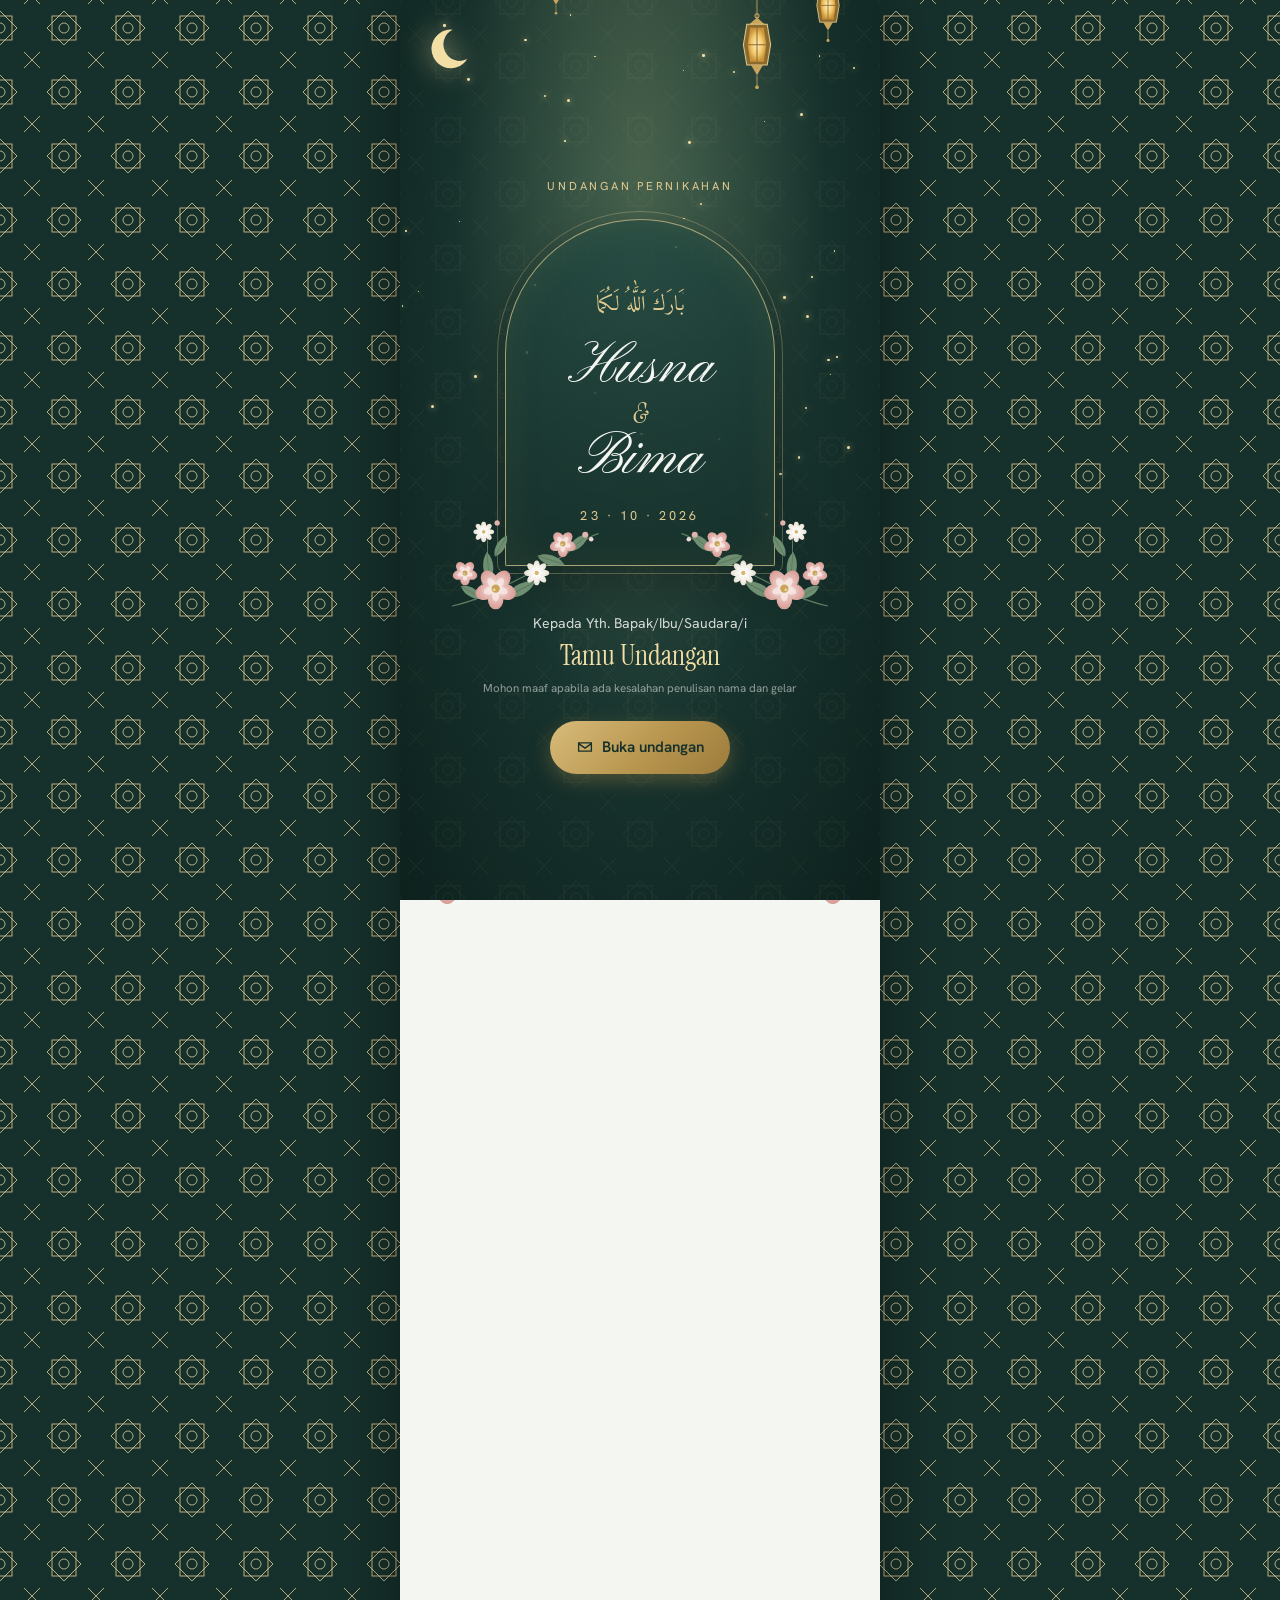
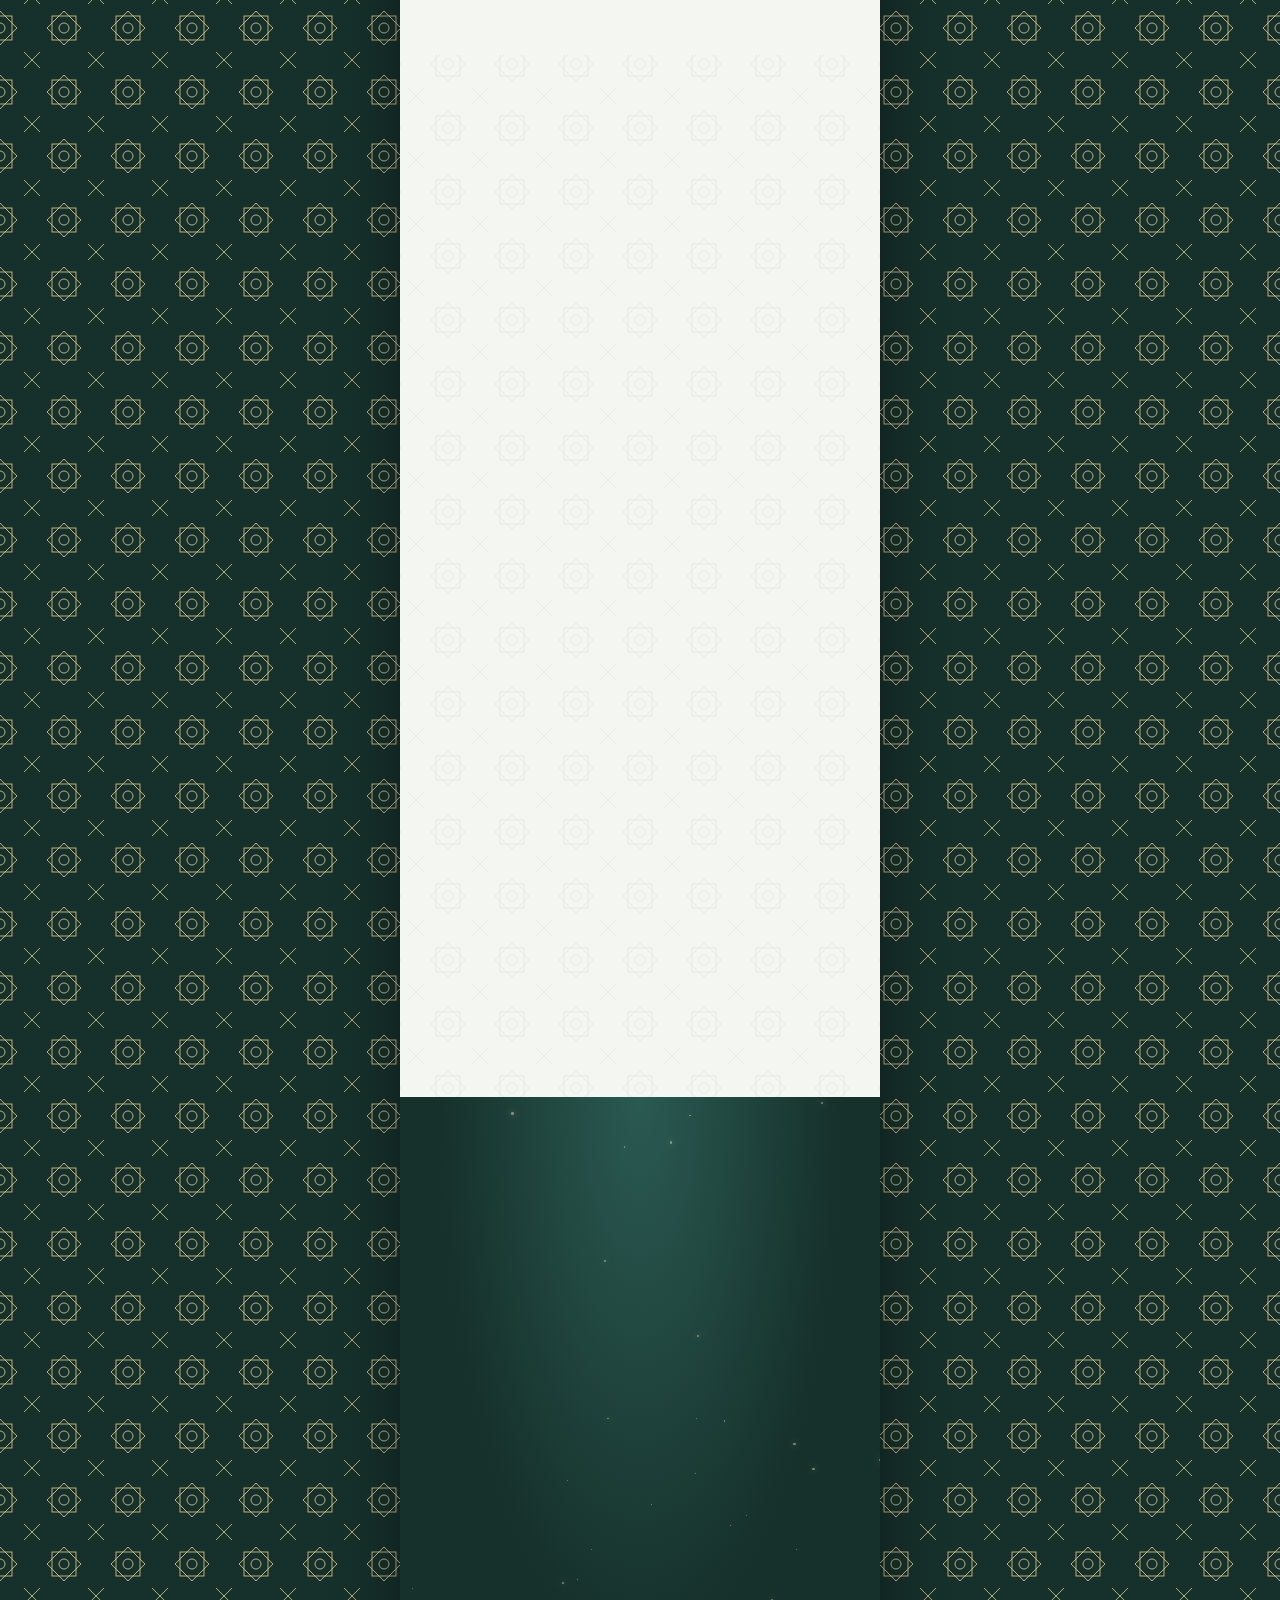
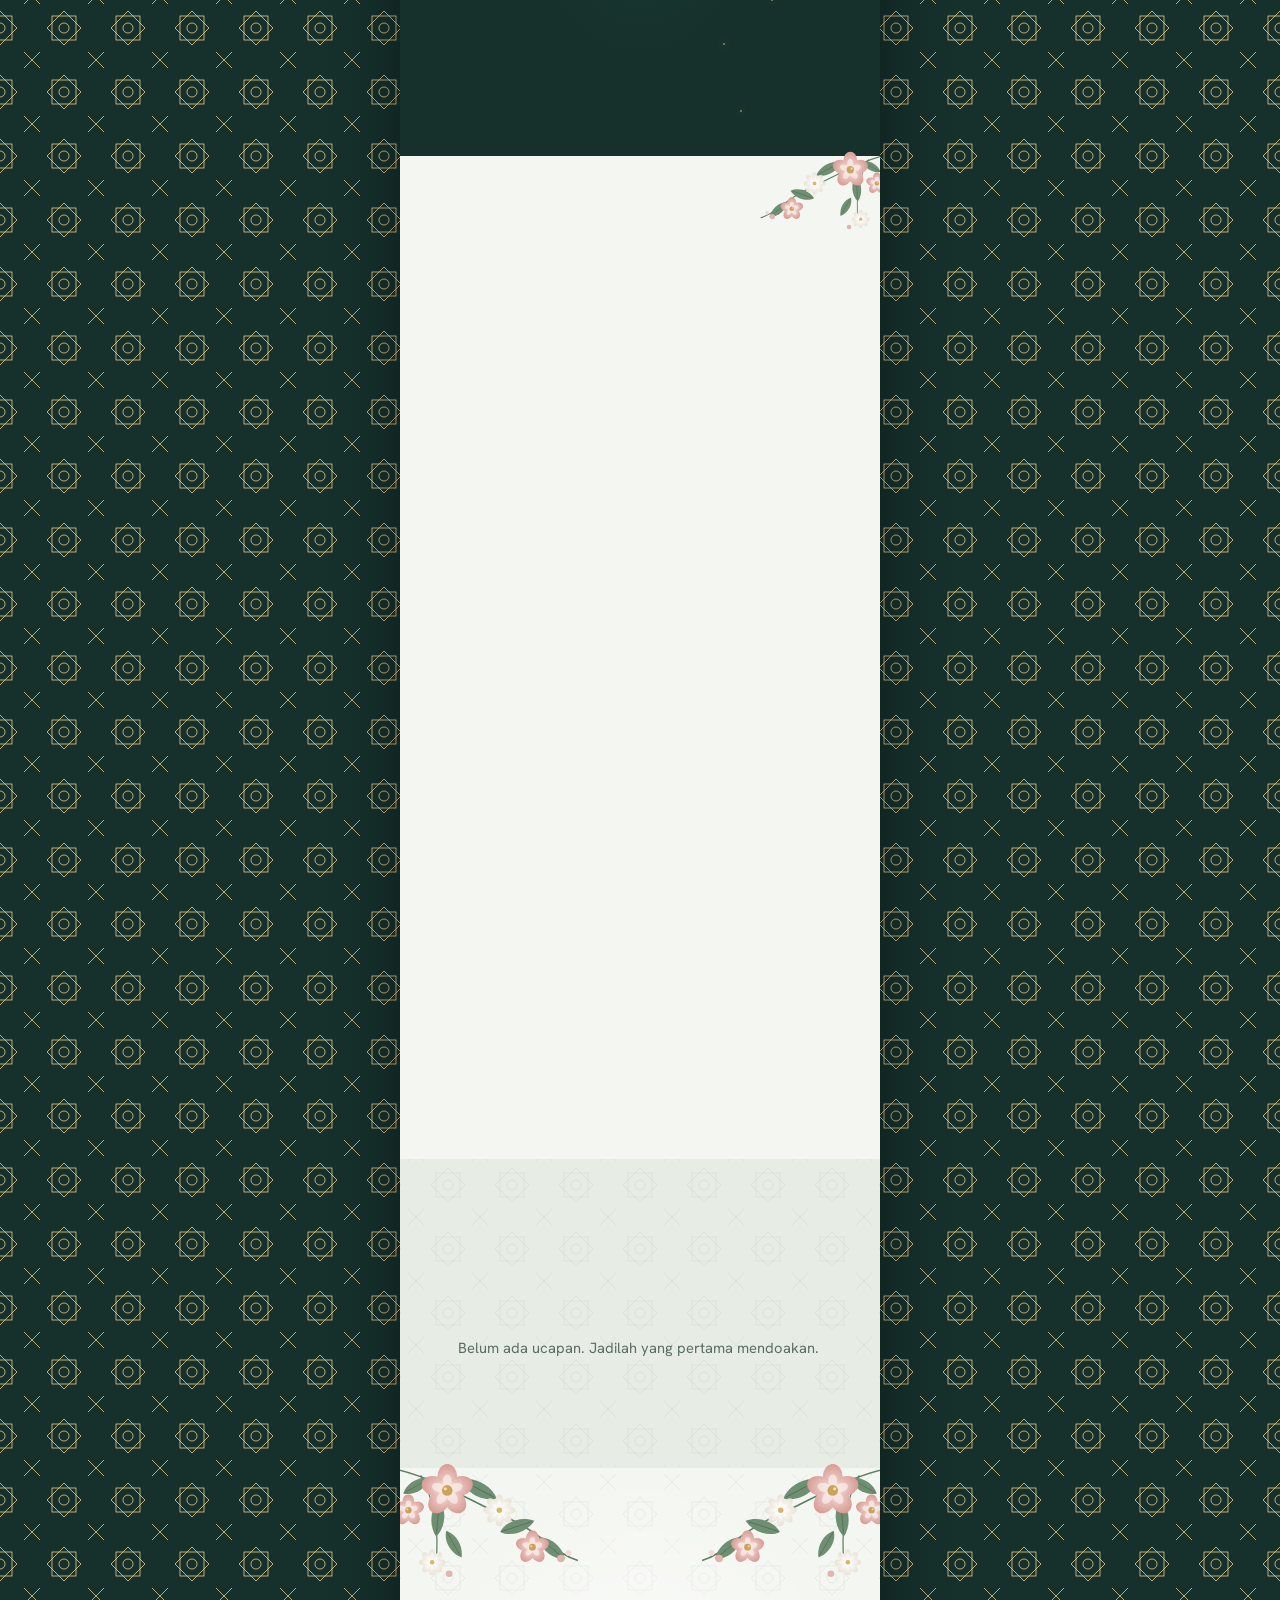
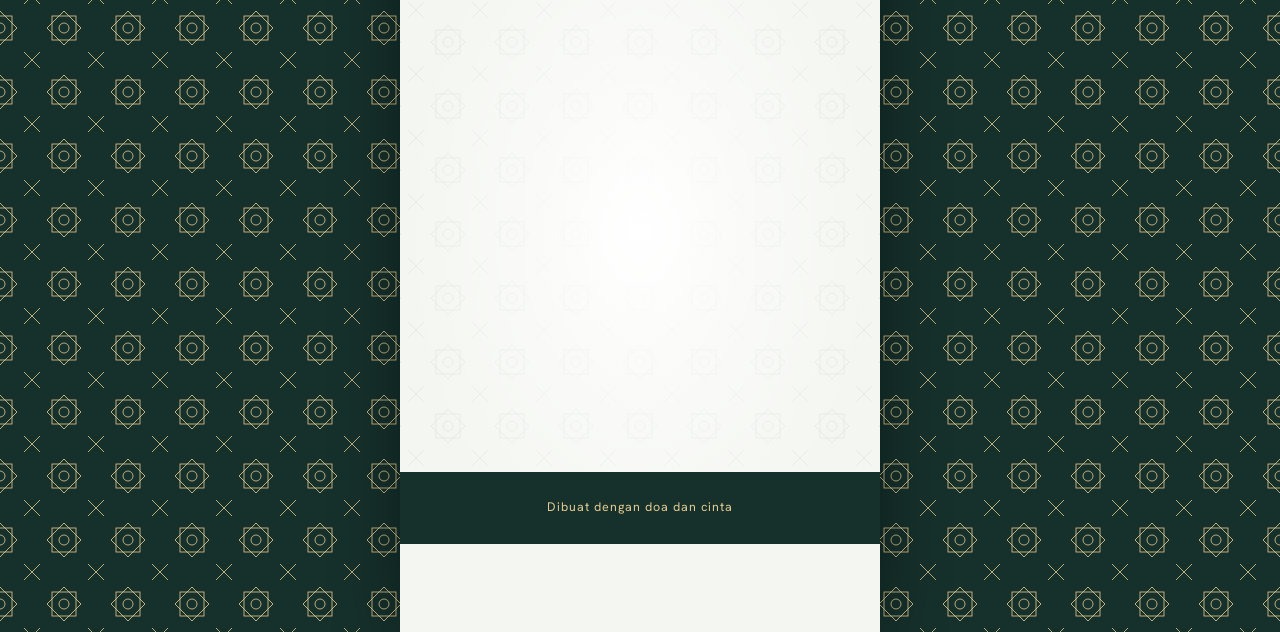
==== index.html @ abfaa21a "Undangan pernikahan Husna & Bima Co-Authored-By: Claude Opus 5.5 <noreply@anthropic.com>" ====
<!doctype html>
<html lang="id">
<head>
  <meta charset="utf-8">
  <meta name="viewport" content="width=device-width, initial-scale=1, viewport-fit=cover">
  <title>Husna &amp; Bima · Undangan Pernikahan</title>
  <meta name="description" content="Dengan memohon rahmat Allah SWT, kami mengundang Anda di hari bahagia kami. Jum'at, 23 Oktober 2026.">
  <meta property="og:title" content="Undangan Pernikahan Husna &amp; Bima">
  <meta property="og:description" content="Jum'at, 23 Oktober 2026. Mohon doa restu dan kehadirannya.">
  <meta name="theme-color" content="#16302B">
  <link rel="preconnect" href="https://fonts.googleapis.com">
  <link rel="preconnect" href="https://fonts.gstatic.com" crossorigin>
  <link rel="stylesheet" href="https://fonts.googleapis.com/css2?family=Amiri:wght@400;700&family=Hanken+Grotesk:wght@400;500;600&family=Instrument+Serif:ital@0;1&family=Pinyon+Script&display=swap">
  <link rel="stylesheet" href="style.css">
</head>
<body class="terkunci">

  <!-- Gambar-gambar hiasan yang dipakai berulang -->
  <svg class="defs" aria-hidden="true" focusable="false">
    <defs>
      <radialGradient id="gKelopak" cx="50%" cy="85%" r="80%">
        <stop offset="0" stop-color="#F7E3DF"/>
        <stop offset="1" stop-color="#D99E97"/>
      </radialGradient>
      <radialGradient id="gKelopakPutih" cx="50%" cy="85%" r="80%">
        <stop offset="0" stop-color="#FFFFFF"/>
        <stop offset="1" stop-color="#E9E3D6"/>
      </radialGradient>
      <radialGradient id="gCahaya" cx="50%" cy="50%" r="50%">
        <stop offset="0" stop-color="#FFF1C4"/>
        <stop offset=".6" stop-color="#F2C86B"/>
        <stop offset="1" stop-color="#C8913A"/>
      </radialGradient>

      <symbol id="bunga" viewBox="0 0 40 40">
        <g fill="url(#gKelopak)">
          <ellipse cx="20" cy="10" rx="7.5" ry="10"/>
          <ellipse cx="20" cy="10" rx="7.5" ry="10" transform="rotate(72 20 20)"/>
          <ellipse cx="20" cy="10" rx="7.5" ry="10" transform="rotate(144 20 20)"/>
          <ellipse cx="20" cy="10" rx="7.5" ry="10" transform="rotate(216 20 20)"/>
          <ellipse cx="20" cy="10" rx="7.5" ry="10" transform="rotate(288 20 20)"/>
        </g>
        <g fill="#F9ECE9" opacity=".75">
          <ellipse cx="20" cy="14" rx="3.5" ry="6"/>
          <ellipse cx="20" cy="14" rx="3.5" ry="6" transform="rotate(72 20 20)"/>
          <ellipse cx="20" cy="14" rx="3.5" ry="6" transform="rotate(144 20 20)"/>
          <ellipse cx="20" cy="14" rx="3.5" ry="6" transform="rotate(216 20 20)"/>
          <ellipse cx="20" cy="14" rx="3.5" ry="6" transform="rotate(288 20 20)"/>
        </g>
        <circle cx="20" cy="20" r="4" fill="#C9A45C"/>
        <circle cx="18.6" cy="18.8" r="1.2" fill="#F3DFA6"/>
      </symbol>

      <symbol id="bungaPutih" viewBox="0 0 40 40">
        <g fill="url(#gKelopakPutih)">
          <ellipse cx="20" cy="9" rx="5" ry="9"/>
          <ellipse cx="20" cy="9" rx="5" ry="9" transform="rotate(45 20 20)"/>
          <ellipse cx="20" cy="9" rx="5" ry="9" transform="rotate(90 20 20)"/>
          <ellipse cx="20" cy="9" rx="5" ry="9" transform="rotate(135 20 20)"/>
          <ellipse cx="20" cy="9" rx="5" ry="9" transform="rotate(180 20 20)"/>
          <ellipse cx="20" cy="9" rx="5" ry="9" transform="rotate(225 20 20)"/>
          <ellipse cx="20" cy="9" rx="5" ry="9" transform="rotate(270 20 20)"/>
          <ellipse cx="20" cy="9" rx="5" ry="9" transform="rotate(315 20 20)"/>
        </g>
        <circle cx="20" cy="20" r="3.4" fill="#D8B56A"/>
      </symbol>

      <symbol id="daun" viewBox="0 0 40 16">
        <path d="M1 8C10 -1 28 -1 39 8C28 17 10 17 1 8Z" fill="#6F8F72"/>
        <path d="M2 8H36" stroke="#4E6D55" stroke-width=".8" fill="none"/>
      </symbol>

      <!-- Rangkaian bunga untuk sudut: tumbuh dari titik (0,0) -->
      <symbol id="rangkaian" viewBox="0 0 200 150">
        <path d="M-4 6C40 14 80 40 120 58S170 96 196 104" fill="none" stroke="#5E7D63" stroke-width="1.6"/>
        <path d="M30 14C44 40 50 70 46 108" fill="none" stroke="#5E7D63" stroke-width="1.3"/>
        <use href="#daun" x="70" y="20" width="44" height="18" transform="rotate(28 92 29)"/>
        <use href="#daun" x="112" y="60" width="40" height="16" transform="rotate(-18 132 68)"/>
        <use href="#daun" x="150" y="84" width="38" height="15" transform="rotate(40 169 91)"/>
        <use href="#daun" x="28" y="52" width="40" height="16" transform="rotate(95 48 60)"/>
        <use href="#daun" x="8" y="18" width="36" height="14" transform="rotate(-30 26 25)"/>
        <use href="#daun" x="48" y="80" width="34" height="14" transform="rotate(60 65 87)"/>
        <use href="#bungaPutih" x="96" y="34" width="34" height="34"/>
        <use href="#bunga" x="30" y="2" width="56" height="56"/>
        <use href="#bunga" x="130" y="72" width="36" height="36"/>
        <use href="#bungaPutih" x="28" y="92" width="28" height="28"/>
        <use href="#bunga" x="0" y="34" width="34" height="34"/>
        <circle cx="178" cy="102" r="4" fill="#E2B4AD"/>
        <circle cx="186" cy="96" r="3" fill="#F2DAD5"/>
        <circle cx="60" cy="118" r="3.5" fill="#E2B4AD"/>
      </symbol>

      <symbol id="lampion" viewBox="0 0 40 120">
        <path d="M20 0V30" stroke="#C9A45C" stroke-width="1"/>
        <circle cx="20" cy="28" r="2.4" fill="none" stroke="#C9A45C" stroke-width="1.2"/>
        <path d="M11 38L20 30L29 38Z" fill="#C9A45C"/>
        <path d="M8 38H32L36 62L32 86H8L4 62Z" fill="#8B6A2E" stroke="#E4C98A" stroke-width="1.2"/>
        <path d="M12 42H28L31 62L28 82H12L9 62Z" fill="url(#gCahaya)"/>
        <path d="M20 42V82M9 62H31" stroke="#8B6A2E" stroke-width="1.2"/>
        <path d="M13 86H27L20 98Z" fill="#C9A45C"/>
        <path d="M20 98V110" stroke="#C9A45C" stroke-width="1"/>
        <circle cx="20" cy="112" r="2.2" fill="#C9A45C"/>
      </symbol>

      <symbol id="hiasan" viewBox="0 0 120 20">
        <path d="M0 10H44M76 10H120" stroke="#C9A45C" stroke-width=".9"/>
        <path d="M60 2L68 10L60 18L52 10Z" fill="none" stroke="#C9A45C" stroke-width="1"/>
        <circle cx="60" cy="10" r="2.4" fill="#C9A45C"/>
        <circle cx="47" cy="10" r="1.6" fill="#C9A45C"/>
        <circle cx="73" cy="10" r="1.6" fill="#C9A45C"/>
      </symbol>
    </defs>
  </svg>

  <canvas class="kelopak" id="kelopak" aria-hidden="true"></canvas>

  <!-- ============ PEMBUKA: sampul + tirai ============ -->
  <div class="pembuka" id="pembuka">
    <div class="tirai tirai--kiri" aria-hidden="true"></div>
    <div class="tirai tirai--kanan" aria-hidden="true"></div>
    <div class="tirai-atas" aria-hidden="true"></div>
    <div class="tirai-lambang" aria-hidden="true">
      <span lang="ar" dir="rtl">بِسْمِ ٱللَّٰهِ</span>
    </div>

    <section class="sampul" aria-label="Sampul undangan">
      <div class="bintang" id="bintang" aria-hidden="true"></div>
      <svg class="bulan" viewBox="0 0 50 50" aria-hidden="true"><path d="M31 4A21 21 0 1 0 47 36A17 17 0 1 1 31 4Z" fill="#F3DFA6"/></svg>
      <div class="lampion-baris" aria-hidden="true">
        <svg class="lampion lampion--1"><use href="#lampion"/></svg>
        <svg class="lampion lampion--2"><use href="#lampion"/></svg>
        <svg class="lampion lampion--3"><use href="#lampion"/></svg>
      </div>

      <div class="sampul__isi">
        <p class="label label--terang">Undangan Pernikahan</p>
        <div class="lengkung">
          <svg class="lengkung__bunga lengkung__bunga--kiri" aria-hidden="true"><use href="#rangkaian"/></svg>
          <svg class="lengkung__bunga lengkung__bunga--kanan" aria-hidden="true"><use href="#rangkaian"/></svg>
          <p class="lengkung__arab" lang="ar" dir="rtl">بَارَكَ ٱللَّٰهُ لَكُمَا</p>
          <h1 class="nama-pasangan">
            <span data-isi="wanita.panggilan">Husna</span>
            <span class="dan">&amp;</span>
            <span data-isi="pria.panggilan">Bima</span>
          </h1>
          <p class="sampul__tgl" data-isi="tanggalPendek">23 · 10 · 2026</p>
        </div>
        <div class="sampul__tamu">
          <p>Kepada Yth. Bapak/Ibu/Saudara/i</p>
          <p class="sampul__nama-tamu" id="namaTamu">Tamu Undangan</p>
          <p class="sampul__maaf">Mohon maaf apabila ada kesalahan penulisan nama dan gelar</p>
        </div>
        <button class="tombol tombol--emas tombol--denyut" id="bukaUndangan" type="button">
          <svg viewBox="0 0 24 24" width="18" height="18" aria-hidden="true"><path fill="none" stroke="currentColor" stroke-width="1.8" d="M3.5 7.5l8.5 6 8.5-6M3.5 6.5h17v11h-17z"/></svg>
          Buka undangan
        </button>
      </div>
    </section>
  </div>

  <!-- ============ ISI UNDANGAN ============ -->
  <main class="halaman" id="halaman">

    <section class="bagian hero" id="beranda">
      <svg class="sudut sudut--kiri-atas" aria-hidden="true"><use href="#rangkaian"/></svg>
      <svg class="sudut sudut--kanan-atas" aria-hidden="true"><use href="#rangkaian"/></svg>
      <svg class="sudut sudut--kiri-bawah" aria-hidden="true"><use href="#rangkaian"/></svg>
      <svg class="sudut sudut--kanan-bawah" aria-hidden="true"><use href="#rangkaian"/></svg>

      <p class="label hero__label" data-anim="naik">Walimatul 'Ursy</p>
      <div class="hero__lengkung" data-anim="zoom">
        <div class="monogram">
          <span data-isi="wanita.inisial">H</span><i>&amp;</i><span data-isi="pria.inisial">B</span>
        </div>
      </div>
      <p class="hero__nama" data-anim="naik">
        <span data-isi="wanita.panggilan">Husna</span> <i>&amp;</i> <span data-isi="pria.panggilan">Bima</span>
      </p>
      <p class="hero__tgl" data-anim="naik" data-isi="hariUtama">Jum'at, 23 Oktober 2026</p>
      <svg class="hiasan" data-anim="naik" aria-hidden="true"><use href="#hiasan"/></svg>
      <p class="gulir" data-anim="naik" aria-hidden="true"><span></span>Gulir ke bawah</p>
    </section>

    <section class="bagian bagian--salam" id="salam">
      <p class="bismillah" data-anim="zoom" lang="ar" dir="rtl">بِسْمِ ٱللَّٰهِ ٱلرَّحْمَٰنِ ٱلرَّحِيمِ</p>
      <p class="salam" data-anim="naik">Assalamu'alaikum warahmatullahi wabarakatuh</p>
      <p class="teks" data-anim="naik">
        Dengan penuh syukur atas rahmat Allah SWT, kami ingin berbagi kabar bahagia.
        Kami akan melangsungkan pernikahan, dan akan sangat berarti bagi kami
        jika Anda berkenan hadir dan mendoakan.
      </p>

      <figure class="ayat" data-anim="naik">
        <svg class="ayat__bunga" aria-hidden="true"><use href="#bunga"/></svg>
        <p class="ayat__arab" lang="ar" dir="rtl">
          وَمِنْ ءَايَٰتِهِۦٓ أَنْ خَلَقَ لَكُم مِّنْ أَنفُسِكُمْ أَزْوَٰجًا لِّتَسْكُنُوٓا۟ إِلَيْهَا وَجَعَلَ بَيْنَكُم مَّوَدَّةً وَرَحْمَةً
        </p>
        <blockquote class="ayat__arti">
          "Dan di antara tanda-tanda kebesaran-Nya ialah Dia menciptakan pasangan-pasangan
          untukmu dari jenismu sendiri, agar kamu cenderung dan merasa tenteram kepadanya,
          dan Dia menjadikan di antaramu rasa kasih dan sayang."
        </blockquote>
        <figcaption>QS. Ar-Rum : 21</figcaption>
      </figure>
    </section>

    <section class="bagian bagian--mempelai" id="mempelai">
      <h2 class="judul" data-anim="naik">Kami yang berbahagia</h2>
      <svg class="hiasan" data-anim="naik" aria-hidden="true"><use href="#hiasan"/></svg>

      <article class="orang" data-anim="kiri">
        <div class="orang__bingkai" aria-hidden="true">
          <span data-isi="wanita.inisial">H</span>
          <svg class="orang__bunga"><use href="#rangkaian"/></svg>
        </div>
        <h3 class="orang__nama" data-isi="wanita.namaLengkap">Badi'athul Husna</h3>
        <p class="orang__urutan" data-isi="wanita.urutan">Putri kedua dari</p>
        <p class="orang__ortu"><span data-isi="wanita.ayah"></span><br>&amp; <span data-isi="wanita.ibu"></span></p>
        <a class="orang__ig" data-ig="wanita" target="_blank" rel="noopener" hidden></a>
      </article>

      <p class="mempelai__dan" data-anim="zoom" aria-hidden="true">&amp;</p>

      <article class="orang" data-anim="kanan">
        <div class="orang__bingkai" aria-hidden="true">
          <span data-isi="pria.inisial">B</span>
          <svg class="orang__bunga"><use href="#rangkaian"/></svg>
        </div>
        <h3 class="orang__nama" data-isi="pria.namaLengkap">Wahyu Dwi Bimantoro</h3>
        <p class="orang__urutan" data-isi="pria.urutan">Putra kedua dari</p>
        <p class="orang__ortu"><span data-isi="pria.ayah"></span><br>&amp; <span data-isi="pria.ibu"></span></p>
        <a class="orang__ig" data-ig="pria" target="_blank" rel="noopener" hidden></a>
      </article>
    </section>

    <section class="bagian bagian--gelap" id="acara">
      <div class="bintang bintang--redup" aria-hidden="true"></div>
      <h2 class="judul judul--terang" data-anim="naik">Menuju hari bahagia</h2>
      <svg class="hiasan" data-anim="naik" aria-hidden="true"><use href="#hiasan"/></svg>
      <div class="hitung" id="hitungMundur" data-anim="zoom">
        <div><b data-h="hari">0</b><span>hari</span></div>
        <div><b data-h="jam">0</b><span>jam</span></div>
        <div><b data-h="menit">0</b><span>menit</span></div>
        <div><b data-h="detik">0</b><span>detik</span></div>
      </div>
      <div class="acara" id="daftarAcara"></div>
    </section>

    <section class="bagian" id="rsvp">
      <svg class="sudut sudut--kanan-atas sudut--kecil" aria-hidden="true"><use href="#rangkaian"/></svg>
      <h2 class="judul" data-anim="naik">Konfirmasi kehadiran</h2>
      <svg class="hiasan" data-anim="naik" aria-hidden="true"><use href="#hiasan"/></svg>
      <p class="teks teks--kecil" data-anim="naik">
        Bantu kami menyiapkan tempat dan hidangan dengan mengisi form singkat ini.
      </p>

      <form class="form" id="formRsvp" data-anim="naik" novalidate>
        <div class="isian">
          <label for="rsvpNama">Nama</label>
          <input id="rsvpNama" name="nama" type="text" maxlength="60" autocomplete="name" required placeholder="Nama Anda">
        </div>

        <fieldset class="isian">
          <legend>Apakah Anda bisa hadir?</legend>
          <div class="pilihan">
            <label><input type="radio" name="kehadiran" value="Hadir" id="hadirYa" required><span>Insya Allah hadir</span></label>
            <label><input type="radio" name="kehadiran" value="Tidak hadir" id="hadirTidak"><span>Maaf, belum bisa</span></label>
            <label><input type="radio" name="kehadiran" value="Masih ragu" id="hadirRagu"><span>Masih ragu</span></label>
          </div>
        </fieldset>

        <div class="isian" id="isianJumlah">
          <label for="rsvpJumlah">Jumlah yang datang</label>
          <select id="rsvpJumlah" name="jumlah"></select>
        </div>

        <div class="isian">
          <label for="rsvpUcapan">Ucapan &amp; doa <small>(akan tampil di undangan)</small></label>
          <textarea id="rsvpUcapan" name="ucapan" rows="4" maxlength="500" placeholder="Tulis doa terbaik untuk kami…"></textarea>
        </div>

        <p class="form__pesan" id="pesanForm" role="status"></p>
        <button class="tombol" type="submit" id="kirimRsvp">Kirim konfirmasi</button>
      </form>
    </section>

    <section class="bagian bagian--lembut" id="ucapan">
      <h2 class="judul" data-anim="naik">Doa &amp; ucapan</h2>
      <svg class="hiasan" data-anim="naik" aria-hidden="true"><use href="#hiasan"/></svg>
      <p id="ringkasan" class="ucapan__ringkas" data-anim="naik"></p>
      <ol class="ucapan__daftar" id="daftarUcapan">
        <li class="ucapan__kosong">Memuat ucapan…</li>
      </ol>
      <button class="tombol tombol--garis" id="muatLagi" type="button" hidden>Lihat lebih banyak</button>
    </section>

    <section class="bagian bagian--penutup" id="penutup">
      <svg class="sudut sudut--kiri-atas" aria-hidden="true"><use href="#rangkaian"/></svg>
      <svg class="sudut sudut--kanan-atas" aria-hidden="true"><use href="#rangkaian"/></svg>
      <p class="teks" data-anim="naik">
        Merupakan kebahagiaan bagi kami apabila Bapak/Ibu/Saudara/i berkenan hadir
        dan memberikan doa restu.
      </p>
      <p class="doa" data-anim="zoom" lang="ar" dir="rtl">بَارَكَ ٱللَّٰهُ لَكَ وَبَارَكَ عَلَيْكَ وَجَمَعَ بَيْنَكُمَا فِي خَيْرٍ</p>
      <p class="doa__arti" data-anim="naik">"Semoga Allah memberkahimu dalam suka maupun duka, dan menyatukan kalian berdua dalam kebaikan." (HR. Abu Dawud)</p>
      <p class="salam" data-anim="naik">Wassalamu'alaikum warahmatullahi wabarakatuh</p>
      <p class="penutup__kami" data-anim="naik">Kami yang berbahagia,</p>
      <p class="hero__nama" data-anim="zoom">
        <span data-isi="wanita.panggilan">Husna</span> <i>&amp;</i> <span data-isi="pria.panggilan">Bima</span>
      </p>
      <p class="penutup__kel" data-anim="naik">Beserta keluarga besar kedua mempelai</p>
    </section>

    <footer class="kaki">Dibuat dengan doa dan cinta</footer>
  </main>

  <!-- ============ NAVIGASI BAWAH ============ -->
  <nav class="navbawah" id="navbawah" aria-label="Navigasi undangan">
    <a href="#beranda" data-nav="beranda">
      <svg viewBox="0 0 24 24" aria-hidden="true"><path d="M4 20V10.5L12 4l8 6.5V20h-5v-5.5a3 3 0 0 0-6 0V20z"/></svg><span>Beranda</span>
    </a>
    <a href="#mempelai" data-nav="mempelai">
      <svg viewBox="0 0 24 24" aria-hidden="true"><path d="M12 20s-7-4.4-7-10a4 4 0 0 1 7-2.6A4 4 0 0 1 19 10c0 5.6-7 10-7 10z"/></svg><span>Mempelai</span>
    </a>
    <a href="#acara" data-nav="acara">
      <svg viewBox="0 0 24 24" aria-hidden="true"><path d="M4 6.5h16v13H4zM4 10h16M8 3.5v4M16 3.5v4"/></svg><span>Acara</span>
    </a>
    <a href="#rsvp" data-nav="rsvp">
      <svg viewBox="0 0 24 24" aria-hidden="true"><path d="M5 4h14v16H5zM8.5 12l2.5 2.5 4.5-5"/></svg><span>Hadir</span>
    </a>
    <a href="#ucapan" data-nav="ucapan">
      <svg viewBox="0 0 24 24" aria-hidden="true"><path d="M4 5h16v11H9l-5 4z"/></svg><span>Ucapan</span>
    </a>
  </nav>

  <button class="musik" id="tombolMusik" type="button" aria-label="Putar atau hentikan musik" hidden>
    <svg viewBox="0 0 24 24" width="18" height="18" aria-hidden="true"><path fill="currentColor" d="M9 18.5a2.5 2.5 0 1 1-2-2.45V5.8l11-2.3v11.95a2.5 2.5 0 1 1-2-2.45V7.1l-7 1.46z"/></svg>
  </button>
  <div class="toast" id="toast" role="status" aria-live="polite"></div>

  <script src="config.js"></script>
  <script src="app.js"></script>
</body>
</html>
---- style.css ----
/* ========== Warna & huruf ========== */
:root {
  --malam: #16302B;      /* hijau tua, warna utama */
  --malam-2: #1F4640;
  --malam-3: #2A5A52;
  --kertas: #F4F6F1;     /* latar terang */
  --kertas-2: #E7EDE5;
  --tinta: #1F2B27;
  --redup: #5C6D66;
  --emas: #B8964F;
  --emas-muda: #E2CB91;
  --emas-terang: #F3DFA6;
  --mawar: #D99E97;
  --mawar-muda: #F4DEDA;
  --garis: rgba(31, 43, 39, .12);
  --lebar: 480px;

  --f-judul: "Instrument Serif", "Cormorant Garamond", Georgia, serif;
  --f-indah: "Pinyon Script", "Instrument Serif", cursive;
  --f-teks: "Hanken Grotesk", "Segoe UI", system-ui, sans-serif;
  --f-arab: "Amiri", "Traditional Arabic", "Scheherazade New", serif;

  --pola: url("data:image/svg+xml,%3Csvg xmlns='http://www.w3.org/2000/svg' width='64' height='64' viewBox='0 0 64 64'%3E%3Cg fill='none' stroke='%23E2CB91' stroke-width='.8'%3E%3Crect x='20' y='20' width='24' height='24'/%3E%3Crect x='20' y='20' width='24' height='24' transform='rotate(45 32 32)'/%3E%3Cpath d='M0 0l8 8M64 0l-8 8M0 64l8-8M64 64l-8-8'/%3E%3Ccircle cx='32' cy='32' r='5'/%3E%3C/g%3E%3C/svg%3E");
  --pola-hijau: url("data:image/svg+xml,%3Csvg xmlns='http://www.w3.org/2000/svg' width='64' height='64' viewBox='0 0 64 64'%3E%3Cg fill='none' stroke='%2316302B' stroke-width='.7' opacity='.09'%3E%3Crect x='20' y='20' width='24' height='24'/%3E%3Crect x='20' y='20' width='24' height='24' transform='rotate(45 32 32)'/%3E%3Cpath d='M0 0l8 8M64 0l-8 8M0 64l8-8M64 64l-8-8'/%3E%3Ccircle cx='32' cy='32' r='5'/%3E%3C/g%3E%3C/svg%3E");
  color-scheme: light;
}

*, *::before, *::after { box-sizing: border-box; }
html { scroll-behavior: smooth; }
body {
  margin: 0;
  background: var(--pola) center / 64px, var(--malam);
  color: var(--tinta);
  font-family: var(--f-teks);
  font-size: 16px;
  line-height: 1.65;
  -webkit-font-smoothing: antialiased;
  overflow-x: hidden;
}
body.terkunci { overflow: hidden; height: 100%; }
img { max-width: 100%; }
[hidden] { display: none !important; }
.defs { position: absolute; width: 0; height: 0; overflow: hidden; }

/* Semua lapisan tetap mengikuti lebar kolom HP */
.pembuka, .kelopak, .navbawah {
  position: fixed;
  left: 50%;
  width: min(100%, var(--lebar));
  transform: translateX(-50%);
}

/* ========== Umum ========== */
.label {
  font-size: .72rem;
  letter-spacing: .24em;
  text-transform: uppercase;
  color: var(--redup);
  margin: 0;
}
.label--terang { color: var(--emas-muda); }

.judul {
  font-family: var(--f-judul);
  font-weight: 400;
  font-size: 2.3rem;
  line-height: 1.1;
  margin: 0;
  text-align: center;
  text-wrap: balance;
  color: var(--malam);
}
.judul--terang { color: var(--kertas); }
.hiasan { display: block; width: 120px; height: 20px; margin: .8rem auto 1.6rem; }

.teks { margin: 0 auto 1rem; max-width: 30em; text-align: center; }
.teks--kecil { font-size: .95rem; color: var(--redup); }

.tombol {
  font: inherit;
  font-weight: 600;
  font-size: .95rem;
  border: 0;
  cursor: pointer;
  padding: .85rem 1.6rem;
  border-radius: 999px;
  background: var(--malam);
  color: var(--kertas);
  display: inline-flex;
  align-items: center;
  justify-content: center;
  gap: .5rem;
  text-decoration: none;
  transition: transform .2s ease, background .2s ease, box-shadow .2s ease;
}
.tombol:hover { background: var(--malam-2); }
.tombol:active { transform: scale(.96); }
.tombol:focus-visible, a:focus-visible, input:focus-visible, select:focus-visible, textarea:focus-visible {
  outline: 2px solid var(--emas);
  outline-offset: 3px;
}
.tombol:disabled { opacity: .6; cursor: wait; }
.tombol--emas {
  background: linear-gradient(135deg, #D8BC7A, var(--emas) 55%, #9C7B3C);
  color: var(--malam);
  box-shadow: 0 6px 20px rgba(184, 150, 79, .35);
}
.tombol--emas:hover { background: linear-gradient(135deg, var(--emas-terang), #C9A45C); }
.tombol--garis { background: transparent; color: var(--malam); box-shadow: inset 0 0 0 1px var(--garis); }
.tombol--garis:hover { background: var(--kertas-2); }
.tombol--denyut { animation: denyut 2.4s ease-in-out infinite; }
@keyframes denyut {
  0%, 100% { box-shadow: 0 6px 20px rgba(184, 150, 79, .35), 0 0 0 0 rgba(226, 203, 145, .45); }
  50% { box-shadow: 0 6px 20px rgba(184, 150, 79, .35), 0 0 0 12px rgba(226, 203, 145, 0); }
}

.nama-pasangan {
  font-family: var(--f-indah);
  font-weight: 400;
  font-size: 3.6rem;
  line-height: 1.05;
  margin: 0;
  display: flex;
  flex-direction: column;
  align-items: center;
  color: var(--kertas);
}
.nama-pasangan .dan { font-family: var(--f-judul); font-style: italic; font-size: .5em; color: var(--emas-muda); }

/* ========== PEMBUKA (sampul + tirai) ========== */
.pembuka {
  top: 0;
  bottom: 0;
  z-index: 50;
  overflow: hidden;
  transition: opacity .9s ease;
}
.pembuka.tahap-3 { opacity: 0; pointer-events: none; }

/* Tirai */
.tirai {
  position: absolute;
  top: 0;
  bottom: 0;
  width: 51%;
  background:
    linear-gradient(180deg, rgba(0, 0, 0, .25), transparent 20%, transparent 80%, rgba(0, 0, 0, .35)),
    repeating-linear-gradient(90deg, #0F2521 0, #1B413A 9px, #2C5E55 15px, #1B413A 22px, #0F2521 30px);
  transition: transform 2s cubic-bezier(.65, 0, .25, 1);
}
.tirai::after {
  /* renda emas di tepi tirai */
  content: "";
  position: absolute;
  top: 0;
  bottom: 0;
  width: 12px;
  background:
    radial-gradient(circle at 50% 50%, var(--emas-muda) 2px, transparent 2.6px) 0 0 / 12px 14px,
    linear-gradient(90deg, #8B6A2E, var(--emas-muda), #8B6A2E);
  opacity: .9;
}
.tirai--kiri { left: 0; transform-origin: left center; }
.tirai--kiri::after { right: 0; }
.tirai--kanan { right: 0; transform-origin: right center; }
.tirai--kanan::after { left: 0; }
.tahap-2 .tirai--kiri { transform: scaleX(.1); }
.tahap-2 .tirai--kanan { transform: scaleX(.1); }

.tirai-atas {
  position: absolute;
  top: 0;
  left: 0;
  right: 0;
  height: 76px;
  z-index: 2;
  background:
    radial-gradient(circle at 50% 0, #1F4640 68%, var(--emas) 69%, var(--emas) 73%, transparent 74%) 0 30px / 64px 46px repeat-x,
    linear-gradient(180deg, #0F2521, #1F4640) top / 100% 32px no-repeat;
  filter: drop-shadow(0 6px 8px rgba(0, 0, 0, .35));
}

.tirai-lambang {
  position: absolute;
  top: 50%;
  left: 50%;
  width: 128px;
  height: 128px;
  margin: -64px 0 0 -64px;
  z-index: 2;
  border-radius: 50%;
  display: grid;
  place-items: center;
  background: radial-gradient(circle, #1F4640 55%, #16302B);
  border: 2px solid var(--emas-muda);
  outline: 1px solid rgba(226, 203, 145, .45);
  outline-offset: 6px;
  box-shadow: 0 0 40px rgba(0, 0, 0, .45);
  font-family: var(--f-arab);
  font-size: 1.35rem;
  color: var(--emas-terang);
  transition: transform .8s ease, opacity .8s ease;
}
.tahap-2 .tirai-lambang { transform: scale(.4) rotate(-40deg); opacity: 0; }

/* Sampul malam */
.sampul {
  position: absolute;
  inset: 0;
  z-index: 3;
  display: grid;
  place-items: center;
  padding: 90px 20px 40px;
  color: var(--kertas);
  background:
    radial-gradient(ellipse at 50% 18%, rgba(242, 200, 107, .16), transparent 55%),
    radial-gradient(ellipse at 50% 30%, #2A544C 0%, #16302B 58%, #0D211D 100%);
  overflow-y: auto;
  transition: opacity .7s ease, transform .7s ease;
}
.sampul::before {
  content: "";
  position: absolute;
  inset: 0;
  background: var(--pola) center / 64px;
  opacity: .08;
  pointer-events: none;
}
.tahap-1 .sampul { opacity: 0; transform: scale(1.06); pointer-events: none; }

.bintang { position: absolute; inset: 0; pointer-events: none; overflow: hidden; }
.bintang i {
  position: absolute;
  width: var(--u, 2px);
  height: var(--u, 2px);
  border-radius: 50%;
  background: var(--emas-terang);
  box-shadow: 0 0 6px var(--emas-terang);
  animation: kelip var(--d, 3s) ease-in-out var(--t, 0s) infinite;
}
.bintang--redup i { opacity: .5; }
@keyframes kelip { 0%, 100% { opacity: .15; transform: scale(.6); } 50% { opacity: 1; transform: scale(1); } }

.bulan {
  position: absolute;
  top: 26px;
  left: 24px;
  width: 46px;
  height: 46px;
  filter: drop-shadow(0 0 14px rgba(243, 223, 166, .6));
  animation: melayang 6s ease-in-out infinite;
}
@keyframes melayang { 0%, 100% { translate: 0 0; } 50% { translate: 0 -6px; } }

.lampion-baris { position: absolute; inset: 0 0 auto; height: 0; }
.lampion {
  position: absolute;
  top: 0;
  width: 34px;
  height: 102px;
  transform-origin: 50% 0;
  animation: ayun 4.5s ease-in-out infinite, nyala 2.8s ease-in-out infinite;
}
.lampion--1 { right: 22%; top: -8px; }
.lampion--2 { right: 8%; top: -38px; width: 28px; height: 84px; animation-delay: -1.5s, -.6s; }
.lampion--3 { left: 30%; top: -54px; width: 24px; height: 72px; animation-delay: -3s, -1.2s; }
@keyframes ayun { 0%, 100% { rotate: -5deg; } 50% { rotate: 5deg; } }
@keyframes nyala {
  0%, 100% { filter: drop-shadow(0 10px 14px rgba(242, 200, 107, .55)); }
  50% { filter: drop-shadow(0 10px 22px rgba(242, 200, 107, .85)); }
}

.sampul__isi {
  position: relative;
  display: flex;
  flex-direction: column;
  align-items: center;
  gap: 1.5rem;
  text-align: center;
  animation: masuk 1.4s ease both;
}
@keyframes masuk { from { opacity: 0; transform: translateY(24px); } }

.lengkung {
  position: relative;
  width: min(74vw, 270px);
  padding: 4.2rem 1rem 2.4rem;
  border: 1px solid rgba(226, 203, 145, .7);
  border-radius: 999px 999px 14px 14px;
  outline: 1px solid rgba(226, 203, 145, .3);
  outline-offset: 7px;
  display: flex;
  flex-direction: column;
  align-items: center;
  gap: 1rem;
  background: linear-gradient(180deg, rgba(31, 70, 64, .75), rgba(22, 48, 43, .9));
  box-shadow: 0 20px 60px rgba(0, 0, 0, .35), inset 0 0 40px rgba(242, 200, 107, .08);
}
.lengkung__bunga {
  position: absolute;
  bottom: -46px;
  width: 150px;
  height: 112px;
  pointer-events: none;
  animation: goyang 6s ease-in-out infinite;
}
.lengkung__bunga--kiri { left: -54px; transform: scaleY(-1); }
.lengkung__bunga--kanan { right: -54px; transform: scale(-1, -1); animation-delay: -3s; }
@keyframes goyang { 0%, 100% { rotate: 0deg; } 50% { rotate: 3deg; } }

.lengkung__arab { font-family: var(--f-arab); font-size: 1.3rem; color: var(--emas-muda); margin: 0; }
.sampul__tgl {
  margin: 0;
  font-size: .8rem;
  letter-spacing: .24em;
  color: var(--emas-muda);
}
.sampul__tamu { margin-top: 1.4rem; }
.sampul__tamu p { margin: 0; font-size: .88rem; opacity: .85; }
.sampul__tamu .sampul__nama-tamu {
  font-family: var(--f-judul);
  font-size: 1.75rem;
  opacity: 1;
  margin: .25rem 0 .35rem;
  line-height: 1.2;
  color: var(--emas-terang);
}
.sampul__tamu .sampul__maaf { font-size: .72rem; opacity: .55; }

/* ========== Kelopak berjatuhan ========== */
.kelopak { top: 0; height: 100%; z-index: 30; pointer-events: none; }

/* ========== Halaman ========== */
.halaman {
  position: relative;
  max-width: var(--lebar);
  margin: 0 auto;
  background: var(--kertas);
  overflow: hidden;
  box-shadow: 0 0 60px rgba(0, 0, 0, .4);
  padding-bottom: 88px;
}

.bagian { position: relative; padding: 4.5rem 22px; }
.bagian--gelap {
  background: radial-gradient(ellipse at 50% 0, var(--malam-3), var(--malam) 60%);
  color: var(--kertas);
  overflow: hidden;
}
.bagian--lembut { background: var(--pola-hijau) center / 64px, var(--kertas-2); }

/* Bunga di sudut bagian */
.sudut {
  position: absolute;
  width: 190px;
  height: 142px;
  pointer-events: none;
  z-index: 1;
  animation: goyang 7s ease-in-out infinite;
}
.sudut--kecil { width: 130px; height: 98px; }
.sudut--kiri-atas { top: -6px; left: -8px; transform-origin: left top; }
.sudut--kanan-atas { top: -6px; right: -8px; transform: scaleX(-1); animation-delay: -2s; }
.sudut--kiri-bawah { bottom: -6px; left: -8px; transform: scaleY(-1); animation-delay: -4s; }
.sudut--kanan-bawah { bottom: -6px; right: -8px; transform: scale(-1, -1); animation-delay: -1s; }

/* Hero */
.hero {
  min-height: 100svh;
  display: flex;
  flex-direction: column;
  align-items: center;
  justify-content: center;
  text-align: center;
  gap: 1rem;
  background:
    radial-gradient(ellipse at 50% 45%, #fff 0%, transparent 60%),
    var(--pola-hijau) center / 64px,
    var(--kertas);
  padding-block: 7rem 5rem;
}
.hero__label { color: var(--emas); font-weight: 600; }
.hero__lengkung {
  position: relative;
  width: 190px;
  height: 250px;
  border-radius: 999px 999px 12px 12px;
  background:
    var(--pola) center / 40px,
    radial-gradient(ellipse at 50% 30%, var(--malam-3), var(--malam) 70%);
  border: 3px solid var(--kertas);
  outline: 1px solid var(--emas);
  outline-offset: 5px;
  box-shadow: 0 24px 50px rgba(22, 48, 43, .35);
  display: grid;
  place-items: center;
  overflow: hidden;
}
.hero__lengkung::after {
  /* kilau yang menyapu */
  content: "";
  position: absolute;
  inset: -40%;
  background: linear-gradient(115deg, transparent 40%, rgba(255, 241, 196, .35) 50%, transparent 60%);
  animation: kilau 4.5s ease-in-out infinite;
}
@keyframes kilau { 0% { transform: translateX(-60%); } 60%, 100% { transform: translateX(60%); } }
.monogram {
  font-family: var(--f-indah);
  font-size: 3.4rem;
  line-height: 1;
  color: var(--emas-terang);
  display: flex;
  align-items: baseline;
  gap: .1em;
  text-shadow: 0 2px 12px rgba(0, 0, 0, .3);
}
.monogram i { font-family: var(--f-judul); font-size: .45em; color: var(--emas-muda); }

.hero__nama {
  font-family: var(--f-indah);
  font-size: 3.1rem;
  line-height: 1.1;
  margin: .6rem 0 0;
  color: var(--malam);
}
.hero__nama i { font-family: var(--f-judul); font-size: .55em; color: var(--emas); }
.hero__tgl {
  margin: 0;
  font-size: .82rem;
  letter-spacing: .2em;
  text-transform: uppercase;
  color: var(--redup);
}
.hero .hiasan { margin: .2rem auto; }
.gulir { margin: 1rem 0 0; font-size: .72rem; letter-spacing: .15em; text-transform: uppercase; color: var(--redup); display: grid; justify-items: center; gap: .5rem; }
.gulir span {
  width: 20px;
  height: 32px;
  border: 1.5px solid var(--emas);
  border-radius: 12px;
  position: relative;
}
.gulir span::after {
  content: "";
  position: absolute;
  left: 50%;
  top: 6px;
  width: 3px;
  height: 7px;
  margin-left: -1.5px;
  border-radius: 2px;
  background: var(--emas);
  animation: roda 1.8s ease-in-out infinite;
}
@keyframes roda { 0% { opacity: 0; transform: translateY(0); } 30% { opacity: 1; } 100% { opacity: 0; transform: translateY(12px); } }

/* Salam & ayat */
.bagian--salam { text-align: center; }
.bismillah { font-family: var(--f-arab); font-size: 1.9rem; color: var(--malam); margin: 0 0 1.2rem; line-height: 1.8; }
.salam { font-family: var(--f-judul); font-style: italic; font-size: 1.3rem; margin: 0 0 1rem; color: var(--malam); }

.ayat {
  position: relative;
  margin: 2.8rem 0 0;
  padding: 2.6rem 1.3rem 1.8rem;
  background: #fff;
  border-radius: 20px;
  box-shadow: 0 10px 30px rgba(22, 48, 43, .08);
  border: 1px solid rgba(184, 150, 79, .3);
}
.ayat__bunga {
  position: absolute;
  top: -22px;
  left: 50%;
  width: 44px;
  height: 44px;
  margin-left: -22px;
  animation: putar 18s linear infinite;
}
.ayat__arab { font-family: var(--f-arab); font-size: 1.4rem; line-height: 2.1; margin: 0 0 1rem; color: var(--malam); }
.ayat__arti { margin: 0; font-size: .92rem; color: var(--redup); font-style: italic; }
.ayat figcaption { margin-top: .8rem; font-size: .75rem; letter-spacing: .15em; text-transform: uppercase; color: var(--emas); font-weight: 600; }

/* Mempelai */
.bagian--mempelai { background: var(--pola-hijau) center / 64px, var(--kertas); text-align: center; }
.orang { display: grid; justify-items: center; gap: .15rem; }
.orang__bingkai {
  position: relative;
  width: 150px;
  height: 196px;
  margin-bottom: 1.2rem;
  border-radius: 999px 999px 10px 10px;
  background: var(--pola) center / 36px, radial-gradient(ellipse at 50% 30%, var(--malam-3), var(--malam) 70%);
  border: 3px solid #fff;
  outline: 1px solid var(--emas);
  outline-offset: 4px;
  display: grid;
  place-items: center;
  color: var(--emas-terang);
  font-family: var(--f-indah);
  font-size: 4.2rem;
  box-shadow: 0 18px 40px rgba(22, 48, 43, .25);
}
.orang__bunga {
  position: absolute;
  bottom: -30px;
  left: -44px;
  width: 120px;
  height: 90px;
  transform: scaleY(-1);
  animation: goyang 6s ease-in-out infinite;
}
.orang__nama { font-family: var(--f-indah); font-weight: 400; font-size: 2.4rem; line-height: 1.2; margin: 0; color: var(--malam); }
.orang__urutan { margin: .2rem 0 0; font-size: .82rem; letter-spacing: .12em; text-transform: uppercase; color: var(--emas); font-weight: 600; }
.orang__ortu { margin: 0; color: var(--redup); font-size: .95rem; }
.orang__ig {
  margin-top: .5rem;
  color: var(--malam);
  font-size: .88rem;
  font-weight: 600;
  text-decoration: none;
  border-bottom: 1px solid var(--emas);
}
.mempelai__dan { font-family: var(--f-indah); font-size: 3.4rem; color: var(--emas); margin: 1.8rem 0; line-height: 1; }

/* Hitung mundur */
.hitung {
  position: relative;
  display: grid;
  grid-template-columns: repeat(4, 1fr);
  gap: 8px;
  margin-bottom: 2.4rem;
  text-align: center;
}
.hitung div {
  padding: .9rem 0 .6rem;
  border-radius: 14px;
  background: rgba(255, 255, 255, .05);
  border: 1px solid rgba(226, 203, 145, .35);
}
.hitung b {
  display: block;
  font-family: var(--f-judul);
  font-weight: 400;
  font-size: 2.1rem;
  line-height: 1;
  font-variant-numeric: tabular-nums;
  color: var(--emas-terang);
}
.hitung span { font-size: .68rem; letter-spacing: .14em; text-transform: uppercase; opacity: .75; }
.hitung--selesai { display: block; font-family: var(--f-judul); font-size: 1.4rem; color: var(--emas-muda); }

/* Acara */
.acara { position: relative; display: grid; gap: 1.6rem; }
.acara__item {
  position: relative;
  text-align: center;
  padding: 3.4rem 1.4rem 2rem;
  border-radius: 999px 999px 18px 18px;
  background: linear-gradient(180deg, rgba(255, 255, 255, .08), rgba(255, 255, 255, .02));
  border: 1px solid rgba(226, 203, 145, .45);
  outline: 1px solid rgba(226, 203, 145, .15);
  outline-offset: 6px;
}
.acara__bunga { position: absolute; top: -18px; left: 50%; width: 40px; height: 40px; margin-left: -20px; animation: putar 20s linear infinite; }
@keyframes putar { to { transform: rotate(360deg); } }
.acara__nama { font-family: var(--f-indah); font-weight: 400; font-size: 2.3rem; line-height: 1.15; margin: 0 0 1rem; color: var(--emas-terang); }
.acara__baris { margin: 0 0 .5rem; display: flex; flex-direction: column; align-items: center; gap: .2rem; font-size: .98rem; }
.acara__baris svg { color: var(--emas-muda); }
.acara__alamat { opacity: .75; font-size: .9rem; }
.acara__catatan { font-size: .88rem; opacity: .75; margin: .2rem 0 0; }
.acara__aksi { display: flex; flex-wrap: wrap; justify-content: center; gap: .6rem; margin-top: 1.2rem; }
.acara__aksi .tombol--garis { color: var(--kertas); box-shadow: inset 0 0 0 1px rgba(226, 203, 145, .55); }
.acara__aksi .tombol--garis:hover { background: rgba(255, 255, 255, .08); }

/* Form */
.form {
  position: relative;
  z-index: 2;
  display: grid;
  gap: 1.2rem;
  margin-top: 1.6rem;
  padding: 1.6rem 1.2rem;
  background: #fff;
  border-radius: 20px;
  box-shadow: 0 10px 30px rgba(22, 48, 43, .08);
}
.isian { display: grid; gap: .4rem; border: 0; padding: 0; margin: 0; min-width: 0; }
.isian label, .isian legend { font-size: .85rem; font-weight: 600; padding: 0; margin-bottom: .4rem; }
.isian small { font-weight: 400; color: var(--redup); }
.isian input[type="text"], .isian select, .isian textarea {
  font: inherit;
  font-size: 16px; /* cegah zoom otomatis di iPhone */
  width: 100%;
  padding: .75rem .9rem;
  border: 1px solid var(--garis);
  border-radius: 12px;
  background: var(--kertas);
  color: var(--tinta);
  resize: vertical;
}
.pilihan { display: flex; flex-wrap: wrap; gap: .5rem; }
.pilihan label { margin: 0; font-weight: 500; cursor: pointer; }
.pilihan input { position: absolute; opacity: 0; pointer-events: none; }
.pilihan span {
  display: inline-block;
  padding: .6rem 1rem;
  border-radius: 999px;
  border: 1px solid var(--garis);
  background: var(--kertas);
  font-size: .9rem;
  transition: background .2s, color .2s, border-color .2s, transform .2s;
}
.pilihan input:checked + span { background: var(--malam); border-color: var(--malam); color: var(--kertas); transform: scale(1.04); }
.pilihan input:focus-visible + span { outline: 2px solid var(--emas); outline-offset: 2px; }
.form__pesan { margin: 0; font-size: .9rem; min-height: 1.4em; }
.form__pesan.salah { color: #A2463A; }
.form__pesan.berhasil { color: var(--malam); font-weight: 600; }
.form .tombol { width: 100%; }

/* Ucapan */
.ucapan__ringkas { margin: -0.6rem 0 1.2rem; font-size: .85rem; color: var(--redup); text-align: center; }
.ucapan__daftar {
  list-style: none;
  padding: 0 4px 0 0;
  margin: 0 0 1.2rem;
  display: grid;
  gap: .8rem;
  max-height: 560px;
  overflow-y: auto;
  overscroll-behavior: contain;
}
.ucapan__daftar li:not(.ucapan__kosong) {
  display: grid;
  grid-template-columns: 40px 1fr;
  gap: .8rem;
  padding: 1rem;
  background: #fff;
  border-radius: 16px;
  box-shadow: 0 4px 14px rgba(22, 48, 43, .06);
  animation: masuk .6s ease both;
}
.ucapan__avatar {
  width: 40px;
  height: 40px;
  border-radius: 50%;
  display: grid;
  place-items: center;
  background: linear-gradient(135deg, var(--emas-muda), var(--emas));
  color: var(--malam);
  font-family: var(--f-judul);
  font-size: 1.2rem;
}
.ucapan__siapa { margin: 0; font-weight: 600; line-height: 1.3; }
.ucapan__isi { margin: .25rem 0 0; white-space: pre-line; overflow-wrap: anywhere; font-size: .95rem; }
.ucapan__waktu { margin: .35rem 0 0; font-size: .75rem; color: var(--redup); }
.ucapan__kosong { color: var(--redup); font-size: .92rem; text-align: center; padding: 1rem 0; }
#muatLagi { display: flex; margin: 0 auto; }

/* Penutup */
.bagian--penutup {
  text-align: center;
  padding-top: 7rem;
  background: radial-gradient(ellipse at 50% 60%, #fff, transparent 70%), var(--pola-hijau) center / 64px, var(--kertas);
}
.doa { font-family: var(--f-arab); font-size: 1.4rem; line-height: 2; margin: 2rem 0 .5rem; color: var(--malam); }
.doa__arti { font-size: .88rem; color: var(--redup); font-style: italic; margin: 0 auto 2rem; max-width: 30em; }
.penutup__kami { margin: 1.4rem 0 0; color: var(--redup); font-size: .9rem; }
.penutup__kel { margin: .6rem 0 0; color: var(--redup); font-size: .88rem; }

.kaki {
  text-align: center;
  padding: 1.6rem 16px;
  font-size: .78rem;
  color: var(--emas-muda);
  background: var(--malam);
  letter-spacing: .08em;
}

/* ========== Navigasi bawah ========== */
.navbawah {
  bottom: calc(10px + env(safe-area-inset-bottom, 0px));
  width: min(calc(100% - 24px), calc(var(--lebar) - 24px));
  z-index: 40;
  display: flex;
  justify-content: space-around;
  padding: 6px;
  border-radius: 20px;
  background: rgba(22, 48, 43, .92);
  -webkit-backdrop-filter: blur(10px);
  backdrop-filter: blur(10px);
  box-shadow: 0 10px 30px rgba(0, 0, 0, .3);
  border: 1px solid rgba(226, 203, 145, .25);
  transition: transform .6s cubic-bezier(.2, .8, .2, 1), opacity .6s;
}
body.terkunci .navbawah { transform: translate(-50%, 140%); opacity: 0; }
.navbawah a {
  flex: 1;
  display: grid;
  justify-items: center;
  gap: 2px;
  padding: 7px 2px 5px;
  border-radius: 14px;
  color: rgba(244, 246, 241, .7);
  text-decoration: none;
  font-size: .64rem;
  letter-spacing: .03em;
  transition: background .3s, color .3s;
}
.navbawah svg { width: 20px; height: 20px; fill: none; stroke: currentColor; stroke-width: 1.6; stroke-linejoin: round; stroke-linecap: round; }
.navbawah a.aktif { background: var(--emas-muda); color: var(--malam); }

/* Tombol musik & toast */
.musik {
  position: fixed;
  right: max(16px, calc(50% - var(--lebar) / 2 + 16px));
  bottom: calc(86px + env(safe-area-inset-bottom, 0px));
  z-index: 41;
  width: 42px;
  height: 42px;
  border-radius: 50%;
  border: 1px solid rgba(226, 203, 145, .5);
  background: var(--malam);
  color: var(--emas-muda);
  cursor: pointer;
  display: grid;
  place-items: center;
}
.musik.berputar svg { animation: putar 4s linear infinite; }
body.terkunci .musik { opacity: 0; pointer-events: none; }

.toast {
  position: fixed;
  left: 50%;
  bottom: calc(96px + env(safe-area-inset-bottom, 0px));
  transform: translate(-50%, 20px);
  background: var(--tinta);
  color: var(--kertas);
  padding: .6rem 1.1rem;
  border-radius: 999px;
  font-size: .88rem;
  opacity: 0;
  pointer-events: none;
  transition: opacity .25s, transform .25s;
  z-index: 60;
  max-width: calc(100vw - 32px);
}
.toast.tampil { opacity: 1; transform: translate(-50%, 0); }

/* ========== Animasi muncul saat digulir ========== */
[data-anim] { transition: opacity 1s ease var(--tunda, 0s), transform 1s cubic-bezier(.2, .8, .2, 1) var(--tunda, 0s); }
.js-siap [data-anim]:not(.terlihat) { opacity: 0; }
.js-siap [data-anim="naik"]:not(.terlihat) { transform: translateY(34px); }
.js-siap [data-anim="kiri"]:not(.terlihat) { transform: translateX(-60px); }
.js-siap [data-anim="kanan"]:not(.terlihat) { transform: translateX(60px); }
.js-siap [data-anim="zoom"]:not(.terlihat) { transform: scale(.8); }

@media (prefers-reduced-motion: reduce) {
  *, *::before, *::after { animation: none !important; transition: none !important; scroll-behavior: auto !important; }
  .js-siap [data-anim]:not(.terlihat) { opacity: 1; transform: none; }
  .kelopak { display: none; }
}
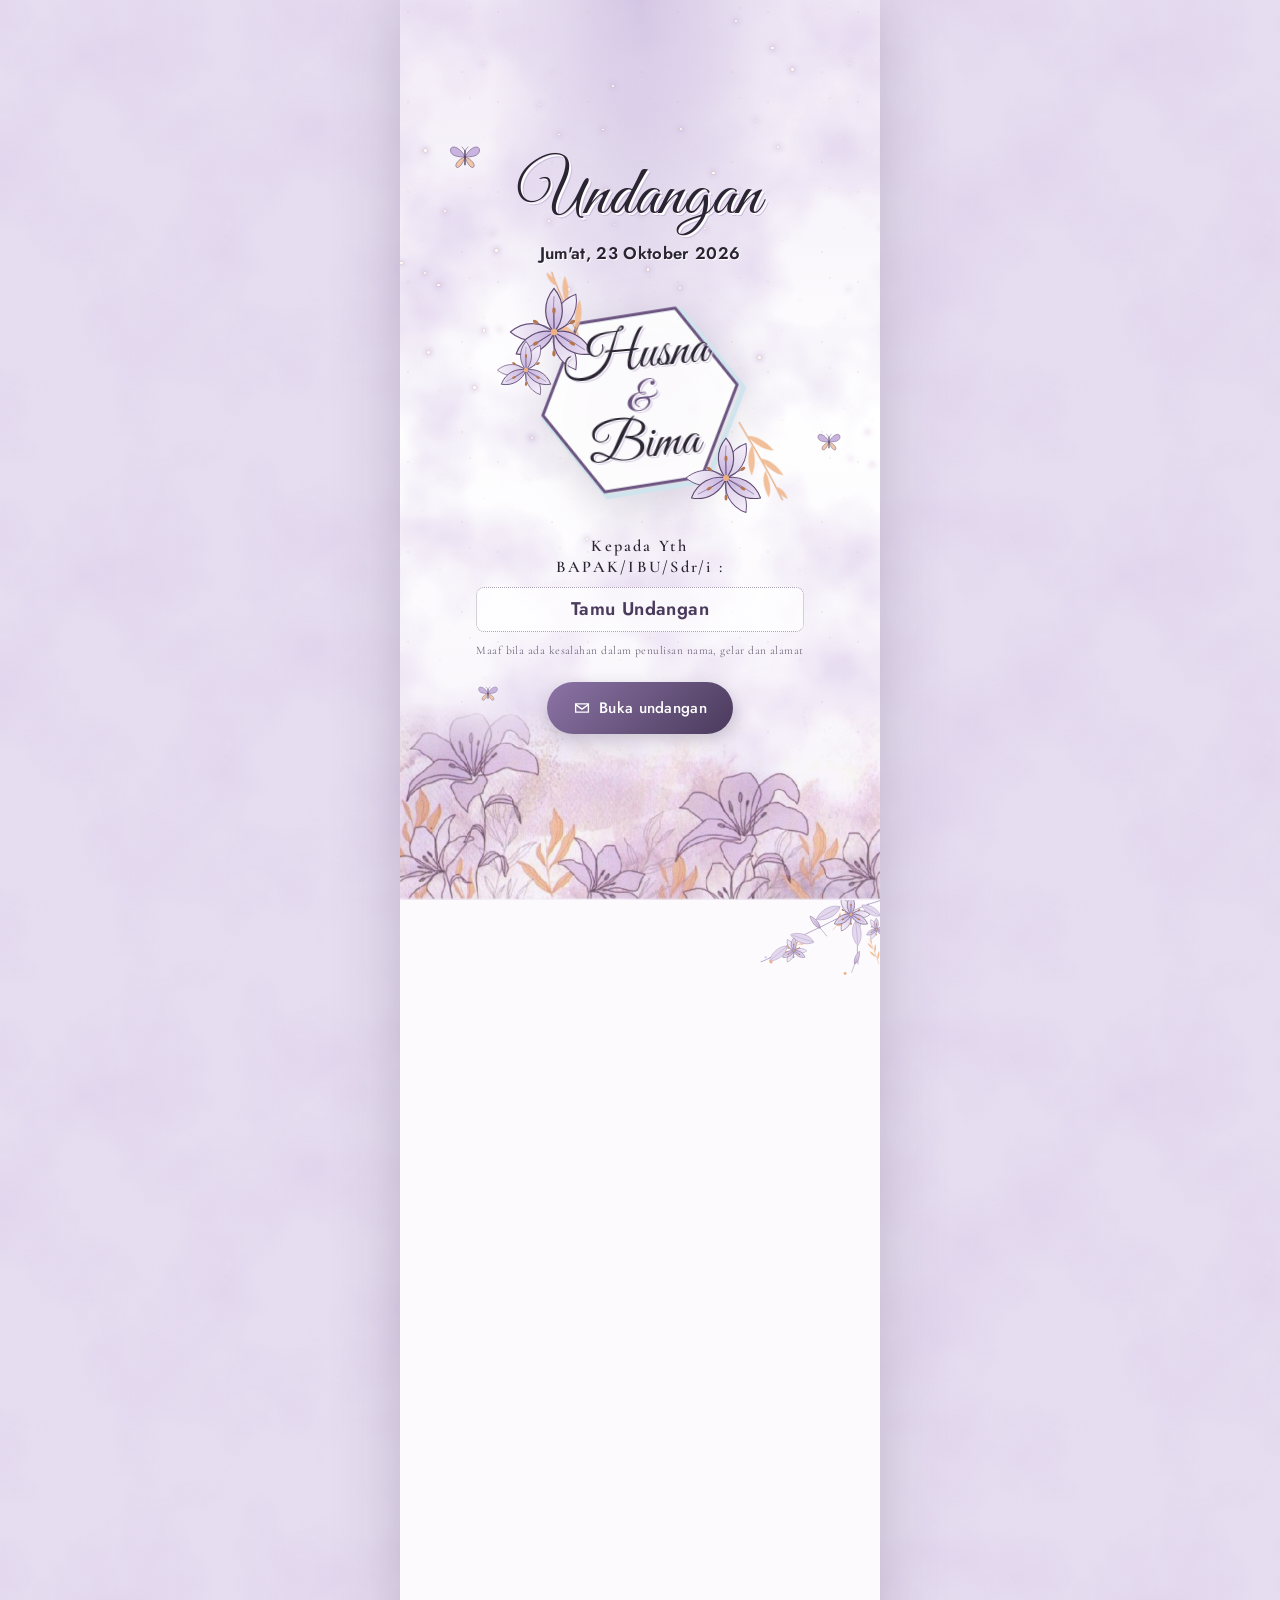
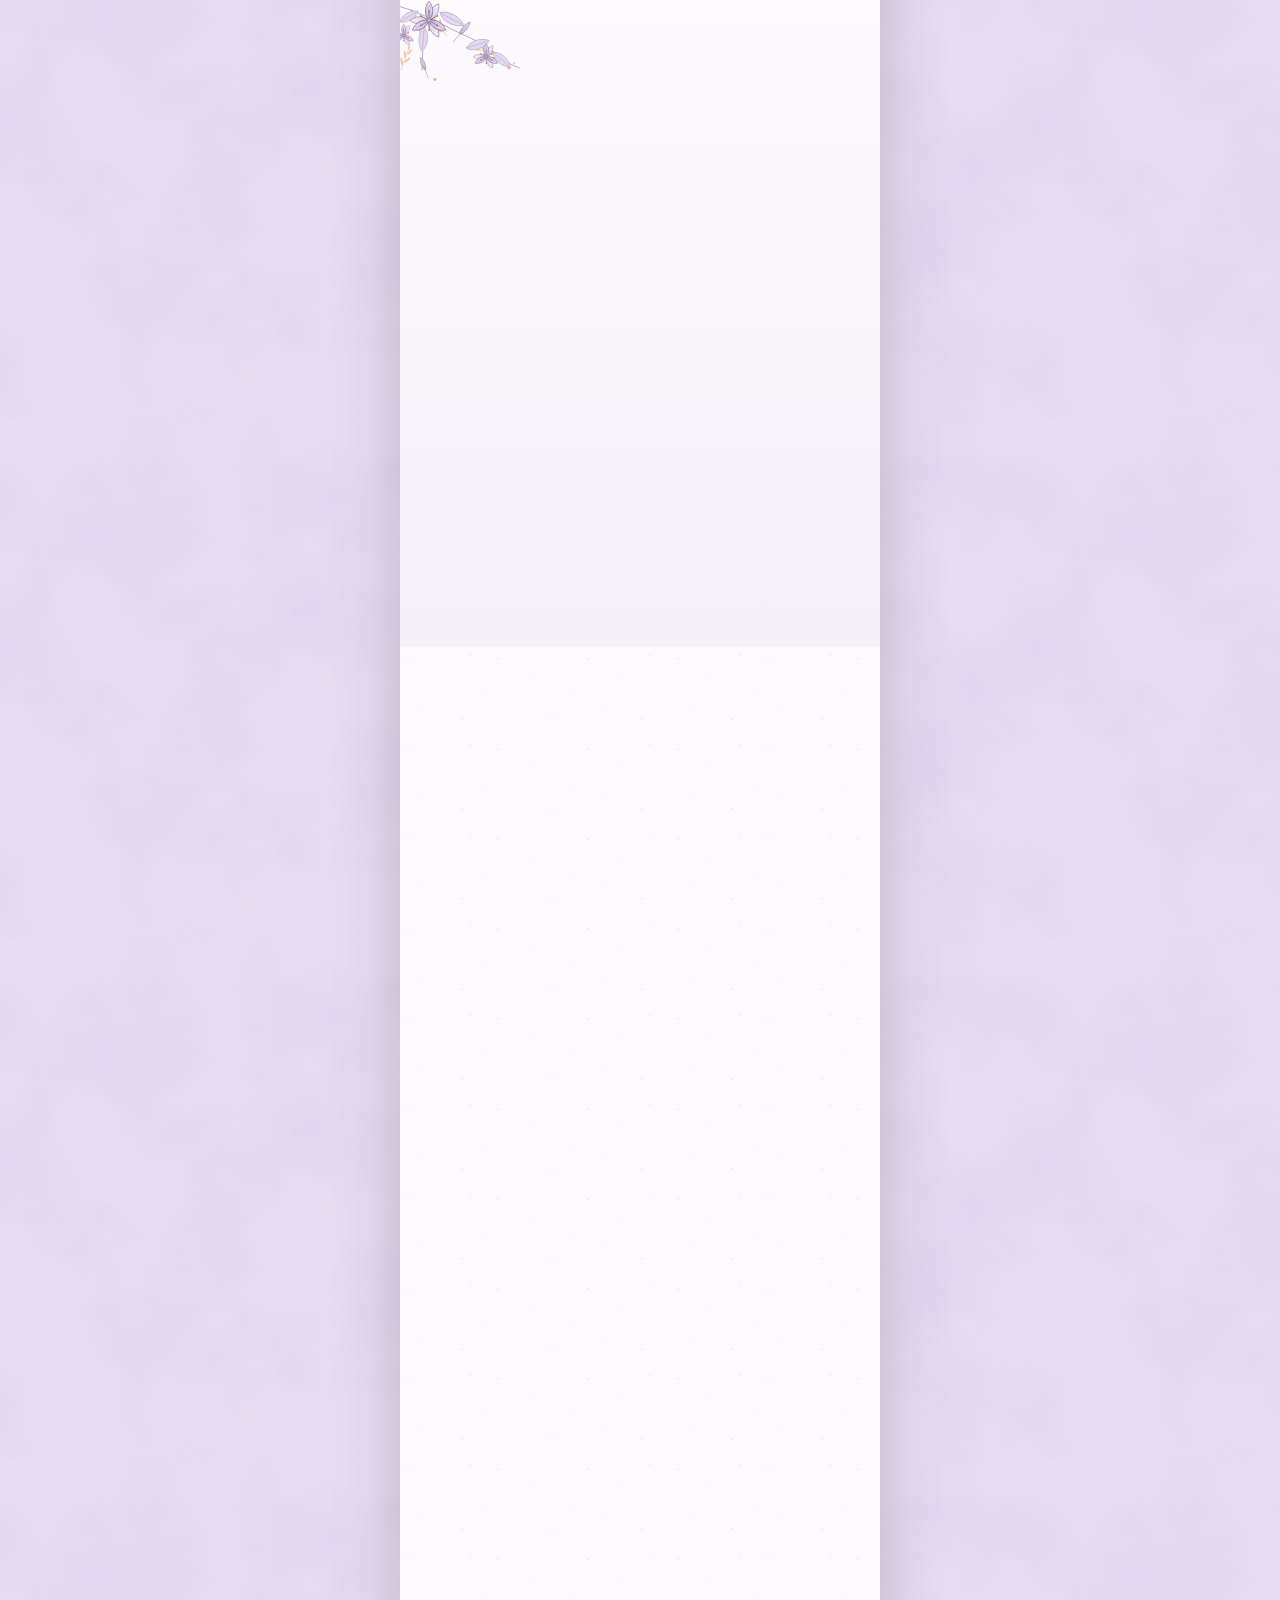
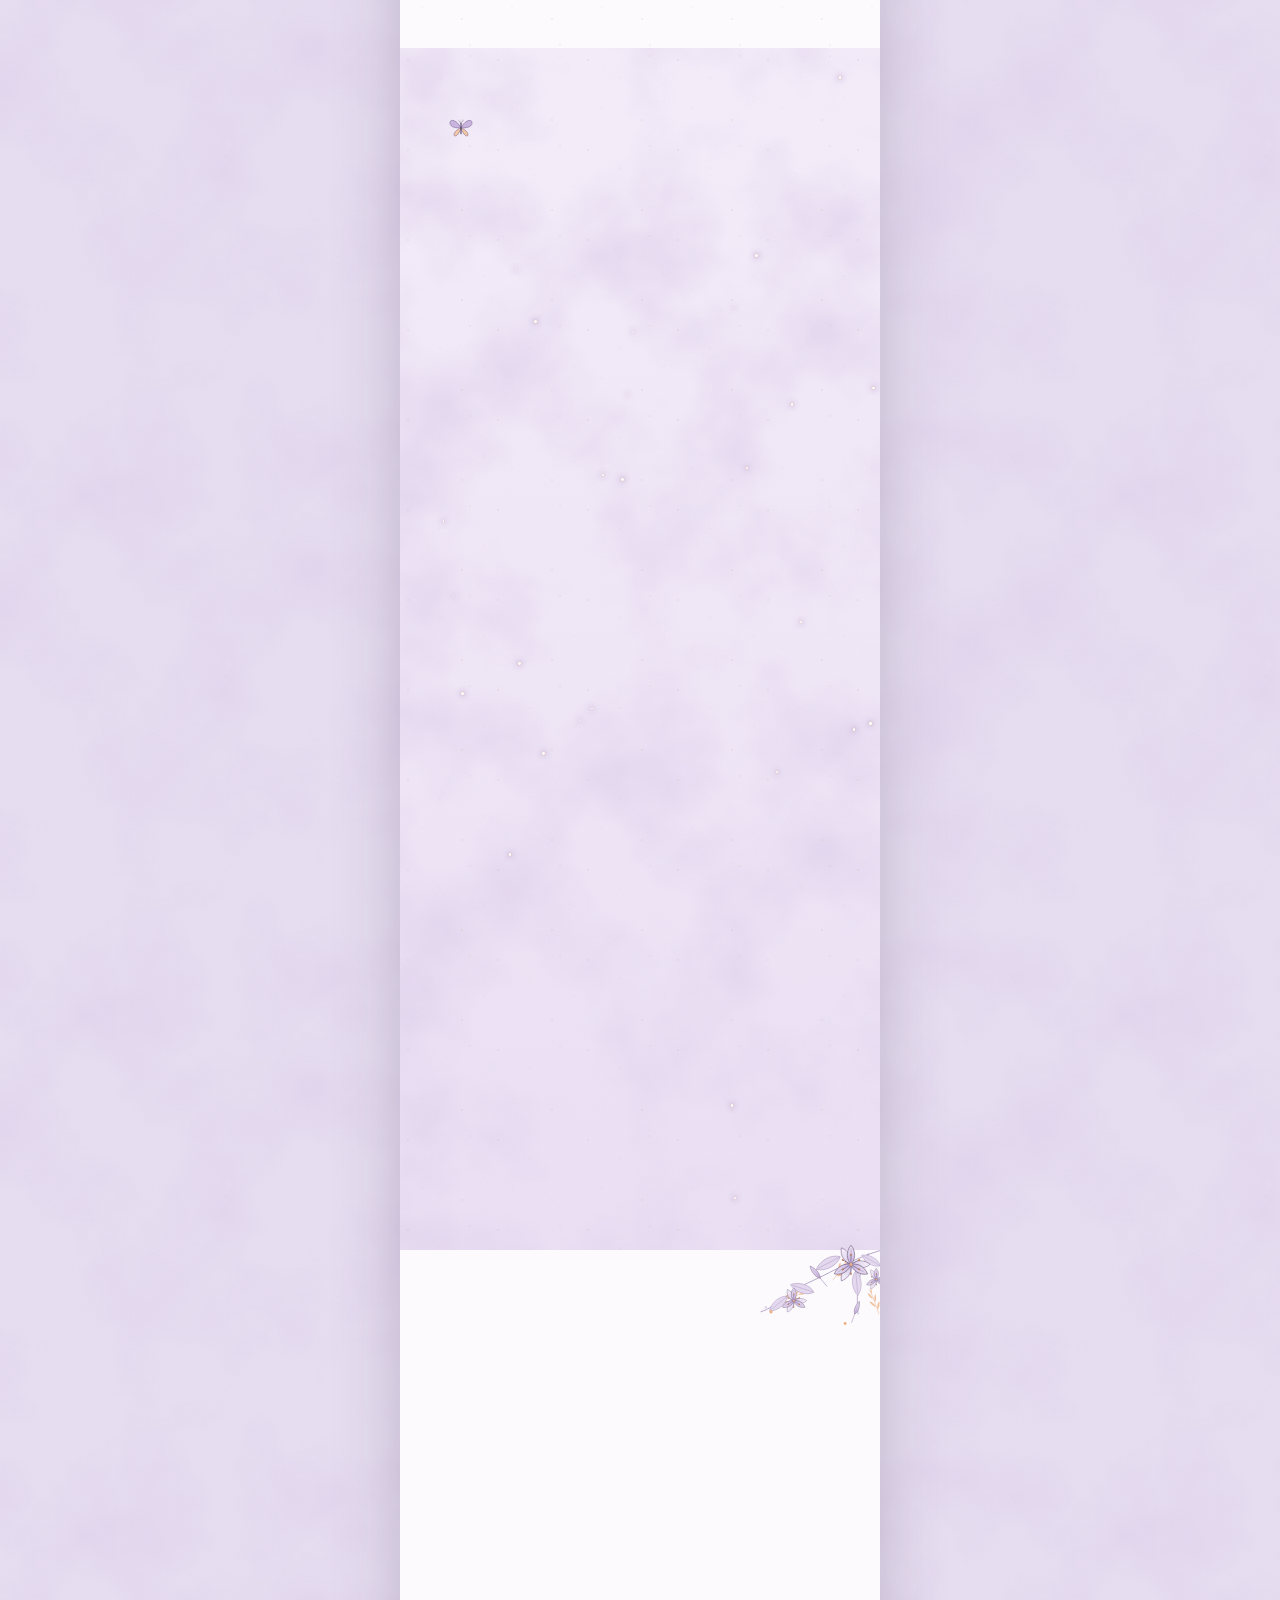
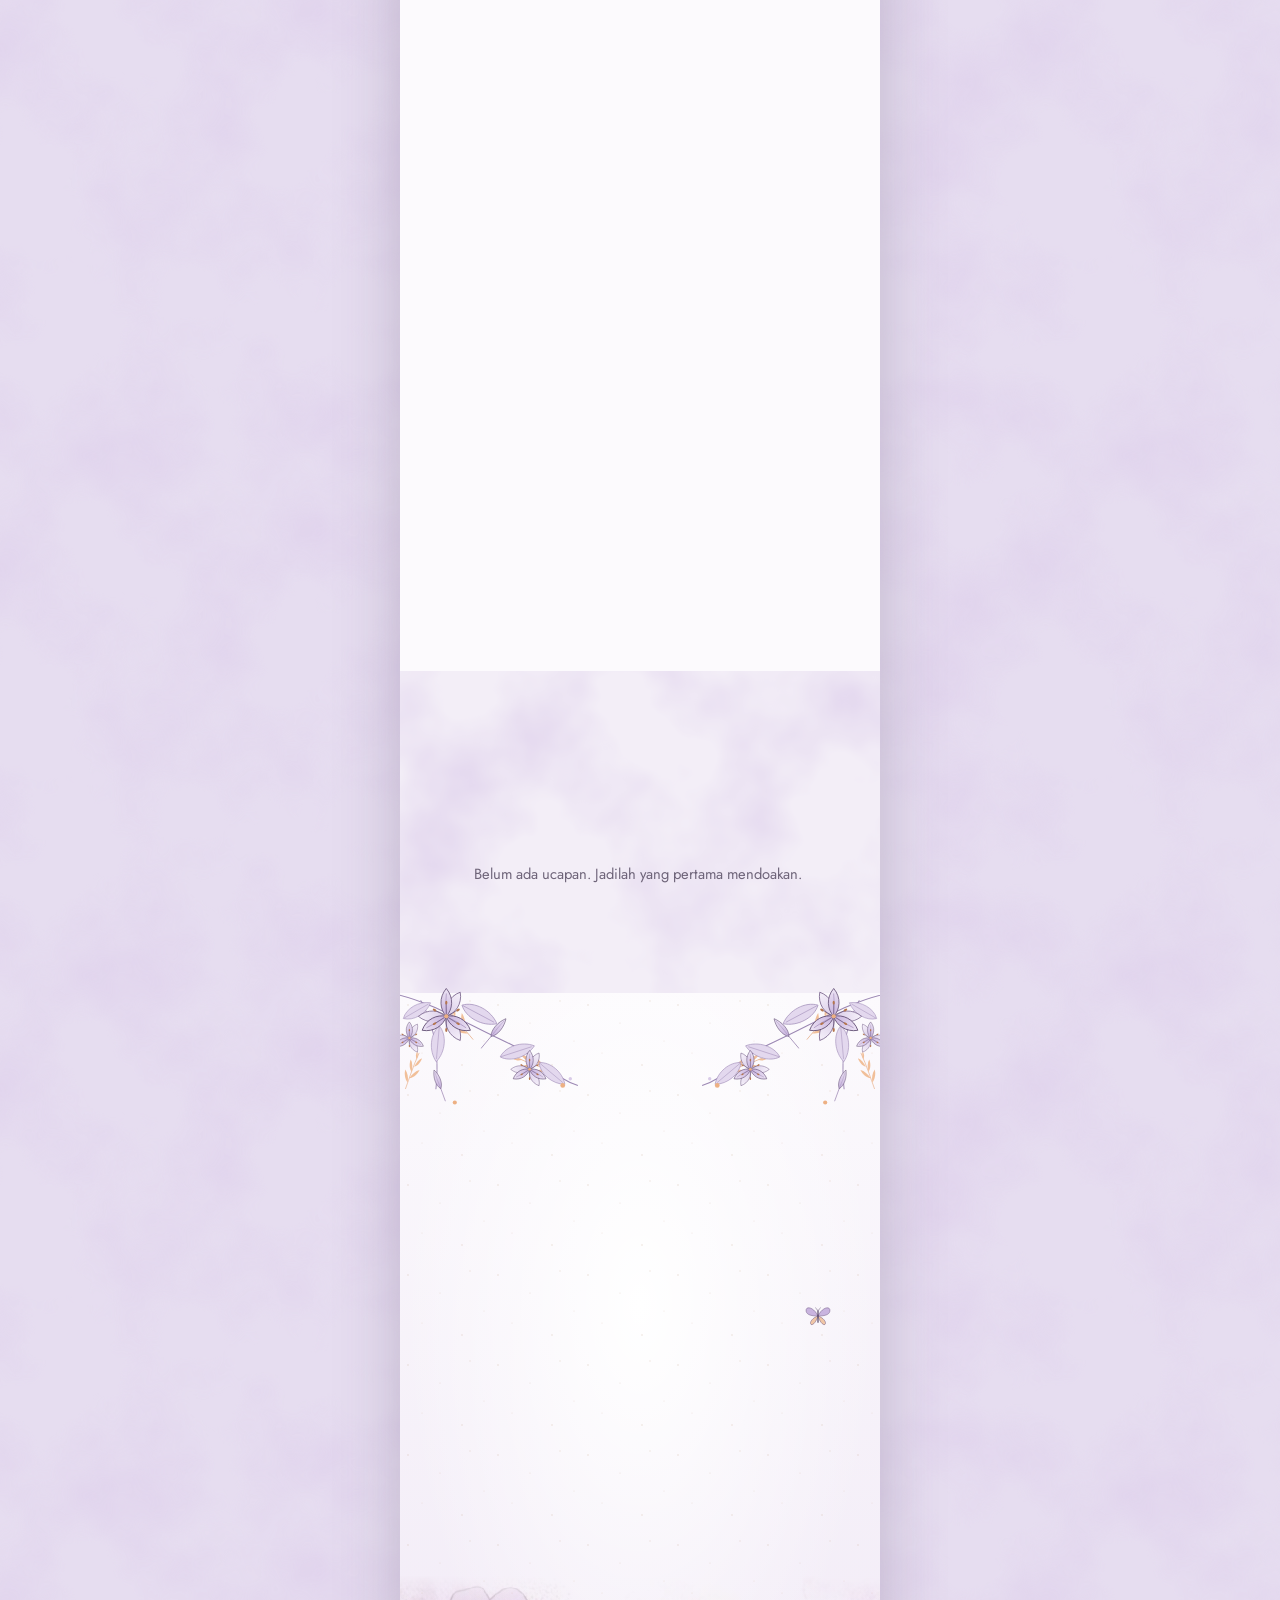
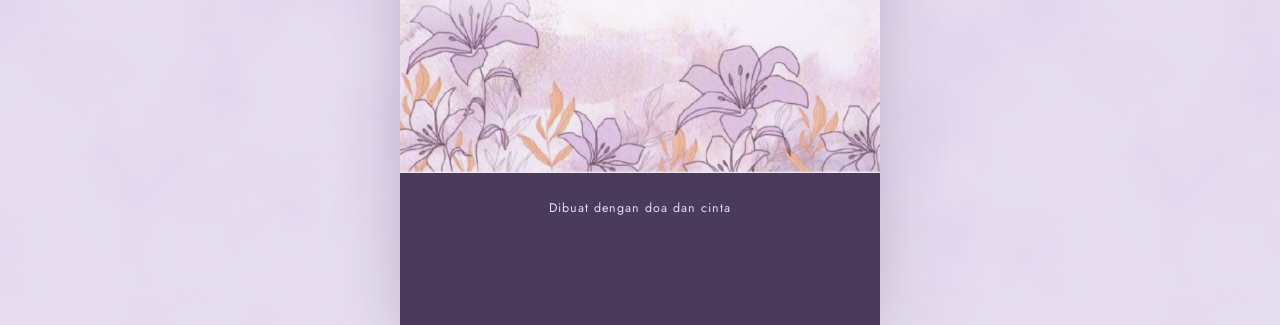
==== commit 93b4c417: "Ganti tema undangan menjadi lilac dengan bunga lily sesuai contoh cetak Co-Authored-By: Claude Opus " ====
--- a/index.html
+++ b/index.html
@@ -7,10 +7,10 @@
   <meta name="description" content="Dengan memohon rahmat Allah SWT, kami mengundang Anda di hari bahagia kami. Jum'at, 23 Oktober 2026.">
   <meta property="og:title" content="Undangan Pernikahan Husna &amp; Bima">
   <meta property="og:description" content="Jum'at, 23 Oktober 2026. Mohon doa restu dan kehadirannya.">
-  <meta name="theme-color" content="#16302B">
+  <meta name="theme-color" content="#4A3A5C">
   <link rel="preconnect" href="https://fonts.googleapis.com">
   <link rel="preconnect" href="https://fonts.gstatic.com" crossorigin>
-  <link rel="stylesheet" href="https://fonts.googleapis.com/css2?family=Amiri:wght@400;700&family=Hanken+Grotesk:wght@400;500;600&family=Instrument+Serif:ital@0;1&family=Pinyon+Script&display=swap">
+  <link rel="stylesheet" href="https://fonts.googleapis.com/css2?family=Amiri:wght@400;700&family=Cormorant+Garamond:ital,wght@0,500;0,600;1,500&family=Great+Vibes&family=Jost:wght@300;400;500;600&family=Permanent+Marker&display=swap">
   <link rel="stylesheet" href="style.css">
 </head>
 <body class="terkunci">
@@ -18,96 +18,117 @@
   <!-- Gambar-gambar hiasan yang dipakai berulang -->
   <svg class="defs" aria-hidden="true" focusable="false">
     <defs>
-      <radialGradient id="gKelopak" cx="50%" cy="85%" r="80%">
-        <stop offset="0" stop-color="#F7E3DF"/>
-        <stop offset="1" stop-color="#D99E97"/>
-      </radialGradient>
-      <radialGradient id="gKelopakPutih" cx="50%" cy="85%" r="80%">
-        <stop offset="0" stop-color="#FFFFFF"/>
-        <stop offset="1" stop-color="#E9E3D6"/>
-      </radialGradient>
-      <radialGradient id="gCahaya" cx="50%" cy="50%" r="50%">
-        <stop offset="0" stop-color="#FFF1C4"/>
-        <stop offset=".6" stop-color="#F2C86B"/>
-        <stop offset="1" stop-color="#C8913A"/>
-      </radialGradient>
-
-      <symbol id="bunga" viewBox="0 0 40 40">
-        <g fill="url(#gKelopak)">
-          <ellipse cx="20" cy="10" rx="7.5" ry="10"/>
-          <ellipse cx="20" cy="10" rx="7.5" ry="10" transform="rotate(72 20 20)"/>
-          <ellipse cx="20" cy="10" rx="7.5" ry="10" transform="rotate(144 20 20)"/>
-          <ellipse cx="20" cy="10" rx="7.5" ry="10" transform="rotate(216 20 20)"/>
-          <ellipse cx="20" cy="10" rx="7.5" ry="10" transform="rotate(288 20 20)"/>
-        </g>
-        <g fill="#F9ECE9" opacity=".75">
-          <ellipse cx="20" cy="14" rx="3.5" ry="6"/>
-          <ellipse cx="20" cy="14" rx="3.5" ry="6" transform="rotate(72 20 20)"/>
-          <ellipse cx="20" cy="14" rx="3.5" ry="6" transform="rotate(144 20 20)"/>
-          <ellipse cx="20" cy="14" rx="3.5" ry="6" transform="rotate(216 20 20)"/>
-          <ellipse cx="20" cy="14" rx="3.5" ry="6" transform="rotate(288 20 20)"/>
-        </g>
-        <circle cx="20" cy="20" r="4" fill="#C9A45C"/>
-        <circle cx="18.6" cy="18.8" r="1.2" fill="#F3DFA6"/>
-      </symbol>
-
-      <symbol id="bungaPutih" viewBox="0 0 40 40">
-        <g fill="url(#gKelopakPutih)">
-          <ellipse cx="20" cy="9" rx="5" ry="9"/>
-          <ellipse cx="20" cy="9" rx="5" ry="9" transform="rotate(45 20 20)"/>
-          <ellipse cx="20" cy="9" rx="5" ry="9" transform="rotate(90 20 20)"/>
-          <ellipse cx="20" cy="9" rx="5" ry="9" transform="rotate(135 20 20)"/>
-          <ellipse cx="20" cy="9" rx="5" ry="9" transform="rotate(180 20 20)"/>
-          <ellipse cx="20" cy="9" rx="5" ry="9" transform="rotate(225 20 20)"/>
-          <ellipse cx="20" cy="9" rx="5" ry="9" transform="rotate(270 20 20)"/>
-          <ellipse cx="20" cy="9" rx="5" ry="9" transform="rotate(315 20 20)"/>
-        </g>
-        <circle cx="20" cy="20" r="3.4" fill="#D8B56A"/>
-      </symbol>
-
+      <linearGradient id="gKelopak" x1="0" y1="1" x2="0" y2="0">
+        <stop offset="0" stop-color="#C7B2DD"/>
+        <stop offset="1" stop-color="#EDE4F5"/>
+      </linearGradient>
+      <linearGradient id="gKelopakBelakang" x1="0" y1="1" x2="0" y2="0">
+        <stop offset="0" stop-color="#D9CBE8"/>
+        <stop offset="1" stop-color="#F6F1FA"/>
+      </linearGradient>
+
+      <!-- Kelopak lily -->
+      <path id="kelopakLily" d="M30 30C23.5 23 22 11 30 1.5C38 11 36.5 23 30 30Z"/>
+
+      <!-- Bunga lily (tampak depan) -->
+      <symbol id="bunga" viewBox="0 0 60 60">
+        <g fill="url(#gKelopakBelakang)" stroke="#6B5480" stroke-width=".7" stroke-linejoin="round">
+          <use href="#kelopakLily" transform="rotate(30 30 30)"/>
+          <use href="#kelopakLily" transform="rotate(150 30 30)"/>
+          <use href="#kelopakLily" transform="rotate(270 30 30)"/>
+        </g>
+        <g fill="url(#gKelopak)" stroke="#5E4A70" stroke-width=".8" stroke-linejoin="round">
+          <use href="#kelopakLily"/>
+          <use href="#kelopakLily" transform="rotate(120 30 30)"/>
+          <use href="#kelopakLily" transform="rotate(240 30 30)"/>
+        </g>
+        <g fill="none" stroke="#8C74A6" stroke-width=".5" stroke-linecap="round">
+          <path d="M30 27Q29 16 30 7"/>
+          <path d="M30 27Q29 16 30 7" transform="rotate(120 30 30)"/>
+          <path d="M30 27Q29 16 30 7" transform="rotate(240 30 30)"/>
+        </g>
+        <g stroke="#5E4A70" stroke-width=".6" stroke-linecap="round">
+          <path d="M30 30L30 17M30 30L41 24M30 30L41 37M30 30L30 43M30 30L19 37M30 30L19 24"/>
+        </g>
+        <g fill="#B5764E">
+          <ellipse cx="30" cy="16" rx="1.1" ry="2"/>
+          <ellipse cx="42" cy="23.5" rx="1.1" ry="2" transform="rotate(60 42 23.5)"/>
+          <ellipse cx="42" cy="37.5" rx="1.1" ry="2" transform="rotate(120 42 37.5)"/>
+          <ellipse cx="30" cy="44" rx="1.1" ry="2"/>
+          <ellipse cx="18" cy="37.5" rx="1.1" ry="2" transform="rotate(60 18 37.5)"/>
+          <ellipse cx="18" cy="23.5" rx="1.1" ry="2" transform="rotate(120 18 23.5)"/>
+        </g>
+        <circle cx="30" cy="30" r="2.2" fill="#EDB083"/>
+      </symbol>
+
+      <!-- Kuncup lily -->
+      <symbol id="kuncup" viewBox="0 0 20 60">
+        <path d="M10 60V34" stroke="#8C74A6" stroke-width="1" fill="none"/>
+        <path d="M10 36C3 28 4 12 10 1C16 12 17 28 10 36Z" fill="url(#gKelopak)" stroke="#5E4A70" stroke-width=".8"/>
+        <path d="M10 34Q9 20 10 5" stroke="#8C74A6" stroke-width=".5" fill="none"/>
+      </symbol>
+
+      <!-- Daun peach -->
+      <symbol id="daunPeach" viewBox="0 0 30 70">
+        <path d="M15 70C15 50 14 28 16 2" stroke="#E2A274" stroke-width=".9" fill="none"/>
+        <g fill="#F0B98E" opacity=".9">
+          <path d="M15 58C8 54 4 46 3 38C9 42 13 49 15 58Z"/>
+          <path d="M15 50C22 46 26 38 27 30C21 34 17 41 15 50Z"/>
+          <path d="M15 38C9 34 6 26 6 18C11 22 14 30 15 38Z"/>
+          <path d="M16 28C22 24 24 16 24 9C19 13 17 20 16 28Z"/>
+          <path d="M16 14C12 11 11 6 12 1C15 4 16 9 16 14Z"/>
+        </g>
+      </symbol>
+
+      <!-- Daun lilac -->
       <symbol id="daun" viewBox="0 0 40 16">
-        <path d="M1 8C10 -1 28 -1 39 8C28 17 10 17 1 8Z" fill="#6F8F72"/>
-        <path d="M2 8H36" stroke="#4E6D55" stroke-width=".8" fill="none"/>
+        <path d="M1 8C10 -1 28 -1 39 8C28 17 10 17 1 8Z" fill="#E3D8EE" stroke="#9C88B4" stroke-width=".6"/>
+        <path d="M2 8H36" stroke="#9C88B4" stroke-width=".5" fill="none"/>
       </symbol>
 
       <!-- Rangkaian bunga untuk sudut: tumbuh dari titik (0,0) -->
       <symbol id="rangkaian" viewBox="0 0 200 150">
-        <path d="M-4 6C40 14 80 40 120 58S170 96 196 104" fill="none" stroke="#5E7D63" stroke-width="1.6"/>
-        <path d="M30 14C44 40 50 70 46 108" fill="none" stroke="#5E7D63" stroke-width="1.3"/>
+        <path d="M-4 6C40 14 80 40 120 58S170 96 196 104" fill="none" stroke="#9C88B4" stroke-width="1.1"/>
+        <path d="M30 14C44 40 50 70 46 108" fill="none" stroke="#9C88B4" stroke-width="1"/>
+        <use href="#daunPeach" x="58" y="10" width="22" height="52" transform="rotate(-40 69 36)"/>
+        <use href="#daunPeach" x="140" y="58" width="20" height="48" transform="rotate(-70 150 82)"/>
+        <use href="#daunPeach" x="12" y="66" width="18" height="44" transform="rotate(20 21 88)"/>
         <use href="#daun" x="70" y="20" width="44" height="18" transform="rotate(28 92 29)"/>
         <use href="#daun" x="112" y="60" width="40" height="16" transform="rotate(-18 132 68)"/>
         <use href="#daun" x="150" y="84" width="38" height="15" transform="rotate(40 169 91)"/>
         <use href="#daun" x="28" y="52" width="40" height="16" transform="rotate(95 48 60)"/>
         <use href="#daun" x="8" y="18" width="36" height="14" transform="rotate(-30 26 25)"/>
-        <use href="#daun" x="48" y="80" width="34" height="14" transform="rotate(60 65 87)"/>
-        <use href="#bungaPutih" x="96" y="34" width="34" height="34"/>
-        <use href="#bunga" x="30" y="2" width="56" height="56"/>
-        <use href="#bunga" x="130" y="72" width="36" height="36"/>
-        <use href="#bungaPutih" x="28" y="92" width="28" height="28"/>
-        <use href="#bunga" x="0" y="34" width="34" height="34"/>
-        <circle cx="178" cy="102" r="4" fill="#E2B4AD"/>
-        <circle cx="186" cy="96" r="3" fill="#F2DAD5"/>
-        <circle cx="60" cy="118" r="3.5" fill="#E2B4AD"/>
-      </symbol>
-
-      <symbol id="lampion" viewBox="0 0 40 120">
-        <path d="M20 0V30" stroke="#C9A45C" stroke-width="1"/>
-        <circle cx="20" cy="28" r="2.4" fill="none" stroke="#C9A45C" stroke-width="1.2"/>
-        <path d="M11 38L20 30L29 38Z" fill="#C9A45C"/>
-        <path d="M8 38H32L36 62L32 86H8L4 62Z" fill="#8B6A2E" stroke="#E4C98A" stroke-width="1.2"/>
-        <path d="M12 42H28L31 62L28 82H12L9 62Z" fill="url(#gCahaya)"/>
-        <path d="M20 42V82M9 62H31" stroke="#8B6A2E" stroke-width="1.2"/>
-        <path d="M13 86H27L20 98Z" fill="#C9A45C"/>
-        <path d="M20 98V110" stroke="#C9A45C" stroke-width="1"/>
-        <circle cx="20" cy="112" r="2.2" fill="#C9A45C"/>
+        <use href="#kuncup" x="100" y="28" width="14" height="42" transform="rotate(40 107 49)"/>
+        <use href="#bunga" x="26" y="0" width="62" height="62"/>
+        <use href="#bunga" x="124" y="66" width="42" height="42"/>
+        <use href="#bunga" x="0" y="36" width="36" height="36"/>
+        <use href="#kuncup" x="44" y="86" width="12" height="36" transform="rotate(-20 50 104)"/>
+        <circle cx="180" cy="104" r="2.5" fill="#EDB083"/>
+        <circle cx="188" cy="97" r="1.8" fill="#D9CBE8"/>
+        <circle cx="66" cy="122" r="2.2" fill="#EDB083"/>
+      </symbol>
+
+      <!-- Kupu-kupu -->
+      <symbol id="kupu" viewBox="0 0 40 30">
+        <path d="M20 15C14 2 2 0 3 8C4 14 12 15 20 15Z" fill="#C9B4DF" stroke="#6B5480" stroke-width=".7"/>
+        <path d="M20 15C26 2 38 0 37 8C36 14 28 15 20 15Z" fill="#C9B4DF" stroke="#6B5480" stroke-width=".7"/>
+        <path d="M20 15C13 17 7 24 10 27C13 29 18 22 20 15Z" fill="#F0C6A6" stroke="#6B5480" stroke-width=".7"/>
+        <path d="M20 15C27 17 33 24 30 27C27 29 22 22 20 15Z" fill="#F0C6A6" stroke="#6B5480" stroke-width=".7"/>
+        <path d="M20 8V24" stroke="#4A3A5C" stroke-width="1.6" stroke-linecap="round"/>
+        <path d="M20 8Q18 4 16 3M20 8Q22 4 24 3" stroke="#4A3A5C" stroke-width=".6" fill="none"/>
+      </symbol>
+
+      <!-- Bingkai segi enam -->
+      <symbol id="heksa" viewBox="0 0 240 240">
+        <polygon points="226,124 175,212 72,212 21,124 72,36 175,36" fill="none" stroke="#CFE4EC" stroke-width="5" stroke-linejoin="round"/>
+        <polygon points="220,120 170,206.6 70,206.6 20,120 70,33.4 170,33.4" fill="rgba(255,255,255,.9)" stroke="#6B5480" stroke-width="3" stroke-linejoin="round"/>
       </symbol>
 
       <symbol id="hiasan" viewBox="0 0 120 20">
-        <path d="M0 10H44M76 10H120" stroke="#C9A45C" stroke-width=".9"/>
-        <path d="M60 2L68 10L60 18L52 10Z" fill="none" stroke="#C9A45C" stroke-width="1"/>
-        <circle cx="60" cy="10" r="2.4" fill="#C9A45C"/>
-        <circle cx="47" cy="10" r="1.6" fill="#C9A45C"/>
-        <circle cx="73" cy="10" r="1.6" fill="#C9A45C"/>
+        <path d="M0 10H46M74 10H120" stroke="#B9A5D3" stroke-width=".9"/>
+        <use href="#bunga" x="50" y="0" width="20" height="20"/>
+        <circle cx="42" cy="10" r="1.6" fill="#EDB083"/>
+        <circle cx="78" cy="10" r="1.6" fill="#EDB083"/>
       </symbol>
     </defs>
   </svg>
@@ -120,37 +141,41 @@
     <div class="tirai tirai--kanan" aria-hidden="true"></div>
     <div class="tirai-atas" aria-hidden="true"></div>
     <div class="tirai-lambang" aria-hidden="true">
+      <svg class="tirai-lambang__bunga"><use href="#bunga"/></svg>
       <span lang="ar" dir="rtl">بِسْمِ ٱللَّٰهِ</span>
     </div>
 
     <section class="sampul" aria-label="Sampul undangan">
       <div class="bintang" id="bintang" aria-hidden="true"></div>
-      <svg class="bulan" viewBox="0 0 50 50" aria-hidden="true"><path d="M31 4A21 21 0 1 0 47 36A17 17 0 1 1 31 4Z" fill="#F3DFA6"/></svg>
-      <div class="lampion-baris" aria-hidden="true">
-        <svg class="lampion lampion--1"><use href="#lampion"/></svg>
-        <svg class="lampion lampion--2"><use href="#lampion"/></svg>
-        <svg class="lampion lampion--3"><use href="#lampion"/></svg>
-      </div>
+      <img class="taman" src="gambar/taman.jpg" alt="" aria-hidden="true">
+      <svg class="kupu kupu--1" aria-hidden="true"><use href="#kupu"/></svg>
+      <svg class="kupu kupu--2" aria-hidden="true"><use href="#kupu"/></svg>
+      <svg class="kupu kupu--3" aria-hidden="true"><use href="#kupu"/></svg>
 
       <div class="sampul__isi">
-        <p class="label label--terang">Undangan Pernikahan</p>
-        <div class="lengkung">
-          <svg class="lengkung__bunga lengkung__bunga--kiri" aria-hidden="true"><use href="#rangkaian"/></svg>
-          <svg class="lengkung__bunga lengkung__bunga--kanan" aria-hidden="true"><use href="#rangkaian"/></svg>
-          <p class="lengkung__arab" lang="ar" dir="rtl">بَارَكَ ٱللَّٰهُ لَكُمَا</p>
-          <h1 class="nama-pasangan">
+        <p class="sampul__judul">Undangan</p>
+        <p class="sampul__tgl" data-isi="hariUtama">Jum'at, 23 Oktober 2026</p>
+
+        <div class="heksa heksa--sampul">
+          <svg class="heksa__bingkai" aria-hidden="true"><use href="#heksa"/></svg>
+          <svg class="heksa__daun heksa__daun--1" aria-hidden="true"><use href="#daunPeach"/></svg>
+          <svg class="heksa__daun heksa__daun--2" aria-hidden="true"><use href="#daunPeach"/></svg>
+          <svg class="heksa__lily heksa__lily--1" aria-hidden="true"><use href="#bunga"/></svg>
+          <svg class="heksa__lily heksa__lily--2" aria-hidden="true"><use href="#bunga"/></svg>
+          <svg class="heksa__lily heksa__lily--3" aria-hidden="true"><use href="#bunga"/></svg>
+          <h1 class="heksa__nama">
             <span data-isi="wanita.panggilan">Husna</span>
             <span class="dan">&amp;</span>
             <span data-isi="pria.panggilan">Bima</span>
           </h1>
-          <p class="sampul__tgl" data-isi="tanggalPendek">23 · 10 · 2026</p>
-        </div>
+        </div>
+
         <div class="sampul__tamu">
-          <p>Kepada Yth. Bapak/Ibu/Saudara/i</p>
+          <p class="sampul__yth">Kepada Yth<br>BAPAK/IBU/Sdr/i :</p>
           <p class="sampul__nama-tamu" id="namaTamu">Tamu Undangan</p>
-          <p class="sampul__maaf">Mohon maaf apabila ada kesalahan penulisan nama dan gelar</p>
-        </div>
-        <button class="tombol tombol--emas tombol--denyut" id="bukaUndangan" type="button">
+          <p class="sampul__maaf">Maaf bila ada kesalahan dalam penulisan nama, gelar dan alamat</p>
+        </div>
+        <button class="tombol tombol--denyut" id="bukaUndangan" type="button">
           <svg viewBox="0 0 24 24" width="18" height="18" aria-hidden="true"><path fill="none" stroke="currentColor" stroke-width="1.8" d="M3.5 7.5l8.5 6 8.5-6M3.5 6.5h17v11h-17z"/></svg>
           Buka undangan
         </button>
@@ -164,30 +189,36 @@
     <section class="bagian hero" id="beranda">
       <svg class="sudut sudut--kiri-atas" aria-hidden="true"><use href="#rangkaian"/></svg>
       <svg class="sudut sudut--kanan-atas" aria-hidden="true"><use href="#rangkaian"/></svg>
-      <svg class="sudut sudut--kiri-bawah" aria-hidden="true"><use href="#rangkaian"/></svg>
-      <svg class="sudut sudut--kanan-bawah" aria-hidden="true"><use href="#rangkaian"/></svg>
+      <svg class="kupu kupu--hero" aria-hidden="true"><use href="#kupu"/></svg>
+      <img class="taman taman--bawah" src="gambar/taman.jpg" alt="" aria-hidden="true">
 
       <p class="label hero__label" data-anim="naik">Walimatul 'Ursy</p>
-      <div class="hero__lengkung" data-anim="zoom">
-        <div class="monogram">
-          <span data-isi="wanita.inisial">H</span><i>&amp;</i><span data-isi="pria.inisial">B</span>
-        </div>
-      </div>
-      <p class="hero__nama" data-anim="naik">
-        <span data-isi="wanita.panggilan">Husna</span> <i>&amp;</i> <span data-isi="pria.panggilan">Bima</span>
-      </p>
+      <div class="heksa" data-anim="zoom">
+        <svg class="heksa__bingkai" aria-hidden="true"><use href="#heksa"/></svg>
+        <svg class="heksa__daun heksa__daun--1" aria-hidden="true"><use href="#daunPeach"/></svg>
+        <svg class="heksa__daun heksa__daun--2" aria-hidden="true"><use href="#daunPeach"/></svg>
+        <svg class="heksa__lily heksa__lily--1" aria-hidden="true"><use href="#bunga"/></svg>
+        <svg class="heksa__lily heksa__lily--2" aria-hidden="true"><use href="#bunga"/></svg>
+        <svg class="heksa__lily heksa__lily--3" aria-hidden="true"><use href="#bunga"/></svg>
+        <p class="heksa__nama">
+          <span data-isi="wanita.panggilan">Husna</span>
+          <span class="dan">&amp;</span>
+          <span data-isi="pria.panggilan">Bima</span>
+        </p>
+      </div>
       <p class="hero__tgl" data-anim="naik" data-isi="hariUtama">Jum'at, 23 Oktober 2026</p>
       <svg class="hiasan" data-anim="naik" aria-hidden="true"><use href="#hiasan"/></svg>
       <p class="gulir" data-anim="naik" aria-hidden="true"><span></span>Gulir ke bawah</p>
     </section>
 
     <section class="bagian bagian--salam" id="salam">
+      <svg class="sudut sudut--kanan-atas sudut--kecil" aria-hidden="true"><use href="#rangkaian"/></svg>
       <p class="bismillah" data-anim="zoom" lang="ar" dir="rtl">بِسْمِ ٱللَّٰهِ ٱلرَّحْمَٰنِ ٱلرَّحِيمِ</p>
-      <p class="salam" data-anim="naik">Assalamu'alaikum warahmatullahi wabarakatuh</p>
+      <p class="salam" data-anim="naik">Assalamu'alaikum Wr. Wb.</p>
       <p class="teks" data-anim="naik">
-        Dengan penuh syukur atas rahmat Allah SWT, kami ingin berbagi kabar bahagia.
-        Kami akan melangsungkan pernikahan, dan akan sangat berarti bagi kami
-        jika Anda berkenan hadir dan mendoakan.
+        Ya Allah,<br>
+        perkenankanlah putra-putri kami membuka lembaran hidup baru,
+        maka izinkanlah kami menikahkan mereka.
       </p>
 
       <figure class="ayat" data-anim="naik">
@@ -204,12 +235,28 @@
       </figure>
     </section>
 
+    <section class="bagian bagian--doa" id="doa">
+      <svg class="sudut sudut--kiri-atas sudut--kecil" aria-hidden="true"><use href="#rangkaian"/></svg>
+      <div class="pasangan" data-anim="zoom">
+        <img src="gambar/pasangan.jpg" alt="Ilustrasi kedua mempelai" width="422" height="374">
+        <svg class="kupu kupu--pasangan" aria-hidden="true"><use href="#kupu"/></svg>
+      </div>
+      <blockquote class="kutipan" data-anim="naik">
+        "Semoga Allah SWT menghimpun yang terserak dari keduanya,
+        memberkati mereka berdua, meningkatkan kualitas keturunannya
+        sebagai pembuka pintu rahmat, sumber ilmu dan hikmah
+        serta pemberi rasa aman bagi umat."
+      </blockquote>
+      <p class="kutipan__sumber" data-anim="naik">Do'a Nabi Muhammad SAW pada pernikahan putrinya Fatimah Azzahra dengan Ali bin Abi Thalib</p>
+    </section>
+
     <section class="bagian bagian--mempelai" id="mempelai">
-      <h2 class="judul" data-anim="naik">Kami yang berbahagia</h2>
+      <h2 class="judul" data-anim="naik">Kedua Mempelai</h2>
       <svg class="hiasan" data-anim="naik" aria-hidden="true"><use href="#hiasan"/></svg>
 
       <article class="orang" data-anim="kiri">
         <div class="orang__bingkai" aria-hidden="true">
+          <svg class="orang__heksa"><use href="#heksa"/></svg>
           <span data-isi="wanita.inisial">H</span>
           <svg class="orang__bunga"><use href="#rangkaian"/></svg>
         </div>
@@ -223,6 +270,7 @@
 
       <article class="orang" data-anim="kanan">
         <div class="orang__bingkai" aria-hidden="true">
+          <svg class="orang__heksa"><use href="#heksa"/></svg>
           <span data-isi="pria.inisial">B</span>
           <svg class="orang__bunga"><use href="#rangkaian"/></svg>
         </div>
@@ -233,22 +281,41 @@
       </article>
     </section>
 
-    <section class="bagian bagian--gelap" id="acara">
+    <section class="bagian bagian--ungu" id="acara">
       <div class="bintang bintang--redup" aria-hidden="true"></div>
-      <h2 class="judul judul--terang" data-anim="naik">Menuju hari bahagia</h2>
+      <svg class="kupu kupu--acara" aria-hidden="true"><use href="#kupu"/></svg>
+      <h2 class="judul" data-anim="naik">Waktu &amp; Tempat</h2>
       <svg class="hiasan" data-anim="naik" aria-hidden="true"><use href="#hiasan"/></svg>
+      <p class="teks teks--kecil" data-anim="naik">
+        Dengan segala kerendahan hati dan ungkapan syukur atas karunia Allah SWT,
+        kami mengundang Bapak/Ibu/Saudara/i untuk menghadiri acara:
+      </p>
+      <div class="acara" id="daftarAcara"></div>
+
       <div class="hitung" id="hitungMundur" data-anim="zoom">
         <div><b data-h="hari">0</b><span>hari</span></div>
         <div><b data-h="jam">0</b><span>jam</span></div>
         <div><b data-h="menit">0</b><span>menit</span></div>
         <div><b data-h="detik">0</b><span>detik</span></div>
       </div>
-      <div class="acara" id="daftarAcara"></div>
+
+      <div class="lokasi" id="lokasi" data-anim="naik" hidden>
+        <div class="lokasi__kertas">
+          <p class="lokasi__judul">Lokasi</p>
+          <svg class="lokasi__pin" viewBox="0 0 24 24" width="44" height="44" aria-hidden="true"><path fill="#B9A5D3" stroke="#4A3A5C" stroke-width="1.2" d="M12 22s-7-6.6-7-12a7 7 0 0 1 14 0c0 5.4-7 12-7 12z"/><circle cx="12" cy="10" r="2.6" fill="#fff" stroke="#4A3A5C" stroke-width="1.2"/></svg>
+          <p class="lokasi__alamat" id="lokasiAlamat"></p>
+          <a class="tombol" id="lokasiPeta" target="_blank" rel="noopener">Buka Google Maps</a>
+          <svg class="lokasi__pena" viewBox="0 0 140 60" aria-hidden="true">
+            <path d="M6 54C30 30 70 10 134 4C110 22 70 42 26 50Z" fill="#C3D1E6" stroke="#2B2433" stroke-width="1.6" stroke-linejoin="round"/>
+            <path d="M8 54L120 10M40 44l-6-10M60 36l-5-11M80 28l-4-10M100 20l-3-9" stroke="#2B2433" stroke-width="1" fill="none"/>
+          </svg>
+        </div>
+      </div>
     </section>
 
     <section class="bagian" id="rsvp">
       <svg class="sudut sudut--kanan-atas sudut--kecil" aria-hidden="true"><use href="#rangkaian"/></svg>
-      <h2 class="judul" data-anim="naik">Konfirmasi kehadiran</h2>
+      <h2 class="judul" data-anim="naik">Konfirmasi Kehadiran</h2>
       <svg class="hiasan" data-anim="naik" aria-hidden="true"><use href="#hiasan"/></svg>
       <p class="teks teks--kecil" data-anim="naik">
         Bantu kami menyiapkan tempat dan hidangan dengan mengisi form singkat ini.
@@ -285,7 +352,7 @@
     </section>
 
     <section class="bagian bagian--lembut" id="ucapan">
-      <h2 class="judul" data-anim="naik">Doa &amp; ucapan</h2>
+      <h2 class="judul" data-anim="naik">Doa &amp; Ucapan</h2>
       <svg class="hiasan" data-anim="naik" aria-hidden="true"><use href="#hiasan"/></svg>
       <p id="ringkasan" class="ucapan__ringkas" data-anim="naik"></p>
       <ol class="ucapan__daftar" id="daftarUcapan">
@@ -297,18 +364,24 @@
     <section class="bagian bagian--penutup" id="penutup">
       <svg class="sudut sudut--kiri-atas" aria-hidden="true"><use href="#rangkaian"/></svg>
       <svg class="sudut sudut--kanan-atas" aria-hidden="true"><use href="#rangkaian"/></svg>
+      <svg class="kupu kupu--penutup" aria-hidden="true"><use href="#kupu"/></svg>
+      <img class="taman taman--bawah" src="gambar/taman.jpg" alt="" aria-hidden="true">
+
       <p class="teks" data-anim="naik">
-        Merupakan kebahagiaan bagi kami apabila Bapak/Ibu/Saudara/i berkenan hadir
-        dan memberikan doa restu.
+        Tiada rangkaian kata yang dapat kami ungkapkan selain terima kasih dari hati yang tulus
+        atas kehadiran dan do'a restu Bapak/Ibu/Saudara/i.
       </p>
       <p class="doa" data-anim="zoom" lang="ar" dir="rtl">بَارَكَ ٱللَّٰهُ لَكَ وَبَارَكَ عَلَيْكَ وَجَمَعَ بَيْنَكُمَا فِي خَيْرٍ</p>
       <p class="doa__arti" data-anim="naik">"Semoga Allah memberkahimu dalam suka maupun duka, dan menyatukan kalian berdua dalam kebaikan." (HR. Abu Dawud)</p>
-      <p class="salam" data-anim="naik">Wassalamu'alaikum warahmatullahi wabarakatuh</p>
+      <p class="salam" data-anim="naik">Wassalamu'alaikum Wr. Wb.</p>
       <p class="penutup__kami" data-anim="naik">Kami yang berbahagia,</p>
-      <p class="hero__nama" data-anim="zoom">
-        <span data-isi="wanita.panggilan">Husna</span> <i>&amp;</i> <span data-isi="pria.panggilan">Bima</span>
+      <div class="keluarga" data-anim="naik">
+        <p><b>Keluarga</b><span data-isi="wanita.ayah"></span><br>&amp; <span data-isi="wanita.ibu"></span></p>
+        <p><b>Keluarga</b><span data-isi="pria.ayah"></span><br>&amp; <span data-isi="pria.ibu"></span></p>
+      </div>
+      <p class="penutup__nama" data-anim="zoom">
+        <span data-isi="wanita.panggilan">Husna</span> &amp; <span data-isi="pria.panggilan">Bima</span>
       </p>
-      <p class="penutup__kel" data-anim="naik">Beserta keluarga besar kedua mempelai</p>
     </section>
 
     <footer class="kaki">Dibuat dengan doa dan cinta</footer>
--- a/style.css
+++ b/style.css
@@ -1,27 +1,29 @@
 /* ========== Warna & huruf ========== */
 :root {
-  --malam: #16302B;      /* hijau tua, warna utama */
-  --malam-2: #1F4640;
-  --malam-3: #2A5A52;
-  --kertas: #F4F6F1;     /* latar terang */
-  --kertas-2: #E7EDE5;
-  --tinta: #1F2B27;
-  --redup: #5C6D66;
-  --emas: #B8964F;
-  --emas-muda: #E2CB91;
-  --emas-terang: #F3DFA6;
-  --mawar: #D99E97;
-  --mawar-muda: #F4DEDA;
-  --garis: rgba(31, 43, 39, .12);
+  --ungu-tua: #4A3A5C;    /* warna utama: ungu plum */
+  --ungu: #6B5480;
+  --ungu-2: #8C74A6;
+  --lilac: #B9A5D3;
+  --lilac-muda: #E6DDF0;
+  --kertas: #FCFAFD;      /* latar terang */
+  --kertas-2: #F3EEF7;
+  --tinta: #2B2433;
+  --redup: #6E6479;
+  --peach: #EDB083;
+  --peach-muda: #F8E1CF;
+  --biru-muda: #CFE4EC;
+  --garis: rgba(74, 58, 92, .14);
   --lebar: 480px;
 
-  --f-judul: "Instrument Serif", "Cormorant Garamond", Georgia, serif;
-  --f-indah: "Pinyon Script", "Instrument Serif", cursive;
-  --f-teks: "Hanken Grotesk", "Segoe UI", system-ui, sans-serif;
+  --f-judul: "Cormorant Garamond", Georgia, serif;
+  --f-indah: "Great Vibes", "Cormorant Garamond", cursive;
+  --f-teks: "Jost", "Segoe UI", system-ui, sans-serif;
   --f-arab: "Amiri", "Traditional Arabic", "Scheherazade New", serif;
-
-  --pola: url("data:image/svg+xml,%3Csvg xmlns='http://www.w3.org/2000/svg' width='64' height='64' viewBox='0 0 64 64'%3E%3Cg fill='none' stroke='%23E2CB91' stroke-width='.8'%3E%3Crect x='20' y='20' width='24' height='24'/%3E%3Crect x='20' y='20' width='24' height='24' transform='rotate(45 32 32)'/%3E%3Cpath d='M0 0l8 8M64 0l-8 8M0 64l8-8M64 64l-8-8'/%3E%3Ccircle cx='32' cy='32' r='5'/%3E%3C/g%3E%3C/svg%3E");
-  --pola-hijau: url("data:image/svg+xml,%3Csvg xmlns='http://www.w3.org/2000/svg' width='64' height='64' viewBox='0 0 64 64'%3E%3Cg fill='none' stroke='%2316302B' stroke-width='.7' opacity='.09'%3E%3Crect x='20' y='20' width='24' height='24'/%3E%3Crect x='20' y='20' width='24' height='24' transform='rotate(45 32 32)'/%3E%3Cpath d='M0 0l8 8M64 0l-8 8M0 64l8-8M64 64l-8-8'/%3E%3Ccircle cx='32' cy='32' r='5'/%3E%3C/g%3E%3C/svg%3E");
+  --f-spidol: "Permanent Marker", "Jost", sans-serif;
+
+  /* Tekstur cat air ungu */
+  --cat-air: url("data:image/svg+xml,%3Csvg xmlns='http://www.w3.org/2000/svg' width='520' height='520'%3E%3Cfilter id='f' x='0' y='0' width='1' height='1'%3E%3CfeTurbulence type='fractalNoise' baseFrequency='.007' numOctaves='4' seed='7' stitchTiles='stitch'/%3E%3CfeColorMatrix values='0 0 0 0 .74 0 0 0 0 .64 0 0 0 0 .84 1.9 0 0 0 -.78'/%3E%3C/filter%3E%3Crect width='100%25' height='100%25' filter='url(%23f)'/%3E%3C/svg%3E");
+  --bintik: url("data:image/svg+xml,%3Csvg xmlns='http://www.w3.org/2000/svg' width='90' height='90'%3E%3Cg fill='%23C9A98E' opacity='.35'%3E%3Ccircle cx='8' cy='12' r='.8'/%3E%3Ccircle cx='40' cy='30' r='.6'/%3E%3Ccircle cx='70' cy='8' r='.7'/%3E%3Ccircle cx='22' cy='60' r='.5'/%3E%3Ccircle cx='62' cy='72' r='.8'/%3E%3Ccircle cx='84' cy='48' r='.5'/%3E%3C/g%3E%3C/svg%3E");
   color-scheme: light;
 }
 
@@ -29,7 +31,7 @@
 html { scroll-behavior: smooth; }
 body {
   margin: 0;
-  background: var(--pola) center / 64px, var(--malam);
+  background: var(--cat-air) center / 520px, var(--lilac-muda);
   color: var(--tinta);
   font-family: var(--f-teks);
   font-size: 16px;
@@ -52,80 +54,113 @@
 
 /* ========== Umum ========== */
 .label {
-  font-size: .72rem;
-  letter-spacing: .24em;
+  font-size: .74rem;
+  letter-spacing: .26em;
   text-transform: uppercase;
   color: var(--redup);
   margin: 0;
 }
-.label--terang { color: var(--emas-muda); }
 
 .judul {
-  font-family: var(--f-judul);
+  font-family: var(--f-indah);
   font-weight: 400;
-  font-size: 2.3rem;
-  line-height: 1.1;
+  font-size: 2.9rem;
+  line-height: 1.15;
   margin: 0;
   text-align: center;
   text-wrap: balance;
-  color: var(--malam);
-}
-.judul--terang { color: var(--kertas); }
-.hiasan { display: block; width: 120px; height: 20px; margin: .8rem auto 1.6rem; }
+  color: var(--ungu-tua);
+}
+.hiasan { display: block; width: 140px; height: 24px; margin: .6rem auto 1.6rem; }
 
 .teks { margin: 0 auto 1rem; max-width: 30em; text-align: center; }
 .teks--kecil { font-size: .95rem; color: var(--redup); }
 
 .tombol {
   font: inherit;
-  font-weight: 600;
+  font-weight: 500;
   font-size: .95rem;
+  letter-spacing: .02em;
   border: 0;
   cursor: pointer;
   padding: .85rem 1.6rem;
   border-radius: 999px;
-  background: var(--malam);
-  color: var(--kertas);
+  background: linear-gradient(135deg, var(--ungu-2), var(--ungu-tua));
+  color: #fff;
   display: inline-flex;
   align-items: center;
   justify-content: center;
   gap: .5rem;
   text-decoration: none;
-  transition: transform .2s ease, background .2s ease, box-shadow .2s ease;
-}
-.tombol:hover { background: var(--malam-2); }
+  box-shadow: 0 6px 18px rgba(74, 58, 92, .28);
+  transition: transform .2s ease, filter .2s ease, box-shadow .2s ease;
+}
+.tombol:hover { filter: brightness(1.08); }
 .tombol:active { transform: scale(.96); }
 .tombol:focus-visible, a:focus-visible, input:focus-visible, select:focus-visible, textarea:focus-visible {
-  outline: 2px solid var(--emas);
+  outline: 2px solid var(--peach);
   outline-offset: 3px;
 }
 .tombol:disabled { opacity: .6; cursor: wait; }
-.tombol--emas {
-  background: linear-gradient(135deg, #D8BC7A, var(--emas) 55%, #9C7B3C);
-  color: var(--malam);
-  box-shadow: 0 6px 20px rgba(184, 150, 79, .35);
-}
-.tombol--emas:hover { background: linear-gradient(135deg, var(--emas-terang), #C9A45C); }
-.tombol--garis { background: transparent; color: var(--malam); box-shadow: inset 0 0 0 1px var(--garis); }
+.tombol--garis { background: #fff; color: var(--ungu-tua); box-shadow: inset 0 0 0 1px var(--lilac); }
 .tombol--garis:hover { background: var(--kertas-2); }
+.tombol--kecil { padding: .65rem 1.2rem; font-size: .88rem; }
 .tombol--denyut { animation: denyut 2.4s ease-in-out infinite; }
 @keyframes denyut {
-  0%, 100% { box-shadow: 0 6px 20px rgba(184, 150, 79, .35), 0 0 0 0 rgba(226, 203, 145, .45); }
-  50% { box-shadow: 0 6px 20px rgba(184, 150, 79, .35), 0 0 0 12px rgba(226, 203, 145, 0); }
-}
-
-.nama-pasangan {
+  0%, 100% { box-shadow: 0 6px 18px rgba(74, 58, 92, .28), 0 0 0 0 rgba(185, 165, 211, .6); }
+  50% { box-shadow: 0 6px 18px rgba(74, 58, 92, .28), 0 0 0 14px rgba(185, 165, 211, 0); }
+}
+
+/* Gambar taman lily dari desain cetak */
+.taman {
+  position: absolute;
+  left: 0;
+  bottom: 0;
+  width: 100%;
+  height: auto;
+  mix-blend-mode: multiply;
+  pointer-events: none;
+  -webkit-mask-image: linear-gradient(180deg, transparent, #000 30%);
+  mask-image: linear-gradient(180deg, transparent, #000 30%);
+}
+
+/* ========== Bingkai segi enam ========== */
+.heksa {
+  position: relative;
+  width: 250px;
+  height: 250px;
+  display: grid;
+  place-items: center;
+}
+.heksa__bingkai {
+  position: absolute;
+  inset: 0;
+  width: 100%;
+  height: 100%;
+  rotate: -9deg;
+  filter: drop-shadow(0 10px 22px rgba(74, 58, 92, .18));
+}
+.heksa__lily, .heksa__daun { position: absolute; pointer-events: none; animation: goyang 6s ease-in-out infinite; }
+.heksa__lily--1 { width: 92px; height: 92px; top: 4px; left: -14px; }
+.heksa__lily--2 { width: 60px; height: 60px; top: 58px; left: -26px; animation-delay: -2s; }
+.heksa__lily--3 { width: 84px; height: 84px; bottom: -2px; right: -10px; animation-delay: -4s; }
+.heksa__daun--1 { width: 40px; height: 92px; top: -16px; left: 26px; transform: rotate(-24deg); animation-delay: -1s; }
+.heksa__daun--2 { width: 40px; height: 92px; bottom: 10px; right: -24px; transform: rotate(150deg); animation-delay: -3s; }
+.heksa__nama {
+  position: relative;
+  margin: 0;
   font-family: var(--f-indah);
   font-weight: 400;
-  font-size: 3.6rem;
-  line-height: 1.05;
-  margin: 0;
+  font-size: 3.3rem;
+  line-height: .95;
+  color: var(--tinta);
   display: flex;
   flex-direction: column;
   align-items: center;
-  color: var(--kertas);
-}
-.nama-pasangan .dan { font-family: var(--f-judul); font-style: italic; font-size: .5em; color: var(--emas-muda); }
+  rotate: -5deg;
+  text-shadow: 1px 1px 0 #fff, 2px 2px 0 rgba(185, 165, 211, .5);
+}
+.heksa__nama .dan { font-size: .8em; color: var(--ungu); }
 
 /* ========== PEMBUKA (sampul + tirai) ========== */
 .pembuka {
@@ -137,28 +172,28 @@
 }
 .pembuka.tahap-3 { opacity: 0; pointer-events: none; }
 
-/* Tirai */
+/* Tirai satin lilac */
 .tirai {
   position: absolute;
   top: 0;
   bottom: 0;
   width: 51%;
   background:
-    linear-gradient(180deg, rgba(0, 0, 0, .25), transparent 20%, transparent 80%, rgba(0, 0, 0, .35)),
-    repeating-linear-gradient(90deg, #0F2521 0, #1B413A 9px, #2C5E55 15px, #1B413A 22px, #0F2521 30px);
+    linear-gradient(180deg, rgba(74, 58, 92, .25), transparent 20%, transparent 80%, rgba(74, 58, 92, .35)),
+    repeating-linear-gradient(90deg, #8E78A8 0, #B7A2CF 9px, #E2D7EE 15px, #B7A2CF 22px, #8E78A8 30px);
   transition: transform 2s cubic-bezier(.65, 0, .25, 1);
 }
 .tirai::after {
-  /* renda emas di tepi tirai */
+  /* renda peach di tepi tirai */
   content: "";
   position: absolute;
   top: 0;
   bottom: 0;
   width: 12px;
   background:
-    radial-gradient(circle at 50% 50%, var(--emas-muda) 2px, transparent 2.6px) 0 0 / 12px 14px,
-    linear-gradient(90deg, #8B6A2E, var(--emas-muda), #8B6A2E);
-  opacity: .9;
+    radial-gradient(circle at 50% 50%, #fff 2px, transparent 2.6px) 0 0 / 12px 14px,
+    linear-gradient(90deg, #D48F62, var(--peach-muda), #D48F62);
+  opacity: .95;
 }
 .tirai--kiri { left: 0; transform-origin: left center; }
 .tirai--kiri::after { right: 0; }
@@ -175,58 +210,56 @@
   height: 76px;
   z-index: 2;
   background:
-    radial-gradient(circle at 50% 0, #1F4640 68%, var(--emas) 69%, var(--emas) 73%, transparent 74%) 0 30px / 64px 46px repeat-x,
-    linear-gradient(180deg, #0F2521, #1F4640) top / 100% 32px no-repeat;
-  filter: drop-shadow(0 6px 8px rgba(0, 0, 0, .35));
+    radial-gradient(circle at 50% 0, var(--ungu) 68%, var(--peach) 69%, var(--peach) 73%, transparent 74%) 0 30px / 64px 46px repeat-x,
+    linear-gradient(180deg, var(--ungu-tua), var(--ungu)) top / 100% 32px no-repeat;
+  filter: drop-shadow(0 6px 8px rgba(74, 58, 92, .35));
 }
 
 .tirai-lambang {
   position: absolute;
   top: 50%;
   left: 50%;
-  width: 128px;
-  height: 128px;
-  margin: -64px 0 0 -64px;
+  width: 140px;
+  height: 140px;
+  margin: -70px 0 0 -70px;
   z-index: 2;
   border-radius: 50%;
   display: grid;
   place-items: center;
-  background: radial-gradient(circle, #1F4640 55%, #16302B);
-  border: 2px solid var(--emas-muda);
-  outline: 1px solid rgba(226, 203, 145, .45);
+  align-content: center;
+  gap: .1rem;
+  background: radial-gradient(circle, #fff 55%, var(--kertas-2));
+  border: 2px solid var(--ungu);
+  outline: 1px solid rgba(255, 255, 255, .8);
   outline-offset: 6px;
-  box-shadow: 0 0 40px rgba(0, 0, 0, .45);
+  box-shadow: 0 0 40px rgba(74, 58, 92, .35);
   font-family: var(--f-arab);
-  font-size: 1.35rem;
-  color: var(--emas-terang);
+  font-size: 1.25rem;
+  color: var(--ungu-tua);
   transition: transform .8s ease, opacity .8s ease;
 }
+.tirai-lambang__bunga { width: 54px; height: 54px; animation: putar 16s linear infinite; }
 .tahap-2 .tirai-lambang { transform: scale(.4) rotate(-40deg); opacity: 0; }
 
-/* Sampul malam */
+/* Sampul */
 .sampul {
   position: absolute;
   inset: 0;
   z-index: 3;
   display: grid;
   place-items: center;
-  padding: 90px 20px 40px;
-  color: var(--kertas);
+  padding: 26px 20px 30px;
+  color: var(--tinta);
   background:
-    radial-gradient(ellipse at 50% 18%, rgba(242, 200, 107, .16), transparent 55%),
-    radial-gradient(ellipse at 50% 30%, #2A544C 0%, #16302B 58%, #0D211D 100%);
+    var(--bintik) 0 0 / 90px,
+    var(--cat-air) 30% 0 / 520px,
+    radial-gradient(ellipse at 50% 0, rgba(185, 165, 211, .55), transparent 45%),
+    linear-gradient(180deg, #F1EAF6, #FFFFFF 45%, #F7F2FA);
   overflow-y: auto;
   transition: opacity .7s ease, transform .7s ease;
 }
-.sampul::before {
-  content: "";
-  position: absolute;
-  inset: 0;
-  background: var(--pola) center / 64px;
-  opacity: .08;
-  pointer-events: none;
-}
 .tahap-1 .sampul { opacity: 0; transform: scale(1.06); pointer-events: none; }
+.sampul .taman { position: fixed; left: 50%; width: min(100%, var(--lebar)); translate: -50% 0; }
 
 .bintang { position: absolute; inset: 0; pointer-events: none; overflow: hidden; }
 .bintang i {
@@ -234,98 +267,97 @@
   width: var(--u, 2px);
   height: var(--u, 2px);
   border-radius: 50%;
-  background: var(--emas-terang);
-  box-shadow: 0 0 6px var(--emas-terang);
+  background: #fff;
+  box-shadow: 0 0 6px 1px var(--lilac), 0 0 2px var(--peach);
   animation: kelip var(--d, 3s) ease-in-out var(--t, 0s) infinite;
 }
-.bintang--redup i { opacity: .5; }
-@keyframes kelip { 0%, 100% { opacity: .15; transform: scale(.6); } 50% { opacity: 1; transform: scale(1); } }
-
-.bulan {
-  position: absolute;
-  top: 26px;
-  left: 24px;
-  width: 46px;
-  height: 46px;
-  filter: drop-shadow(0 0 14px rgba(243, 223, 166, .6));
-  animation: melayang 6s ease-in-out infinite;
-}
-@keyframes melayang { 0%, 100% { translate: 0 0; } 50% { translate: 0 -6px; } }
-
-.lampion-baris { position: absolute; inset: 0 0 auto; height: 0; }
-.lampion {
-  position: absolute;
-  top: 0;
+@keyframes kelip { 0%, 100% { opacity: .1; transform: scale(.6); } 50% { opacity: 1; transform: scale(1.3); } }
+
+/* Kupu-kupu: badan berkepak, lalu terbang mengikuti jalur */
+.kupu {
+  position: absolute;
+  z-index: 2;
   width: 34px;
-  height: 102px;
-  transform-origin: 50% 0;
-  animation: ayun 4.5s ease-in-out infinite, nyala 2.8s ease-in-out infinite;
-}
-.lampion--1 { right: 22%; top: -8px; }
-.lampion--2 { right: 8%; top: -38px; width: 28px; height: 84px; animation-delay: -1.5s, -.6s; }
-.lampion--3 { left: 30%; top: -54px; width: 24px; height: 72px; animation-delay: -3s, -1.2s; }
-@keyframes ayun { 0%, 100% { rotate: -5deg; } 50% { rotate: 5deg; } }
-@keyframes nyala {
-  0%, 100% { filter: drop-shadow(0 10px 14px rgba(242, 200, 107, .55)); }
-  50% { filter: drop-shadow(0 10px 22px rgba(242, 200, 107, .85)); }
-}
+  height: 26px;
+  pointer-events: none;
+  animation: kepak .32s ease-in-out infinite alternate, terbang 16s ease-in-out infinite;
+}
+@keyframes kepak { from { transform: scaleX(1); } to { transform: scaleX(.35); } }
+@keyframes terbang {
+  0%, 100% { translate: 0 0; rotate: -8deg; }
+  25% { translate: 40px -30px; rotate: 10deg; }
+  50% { translate: 10px -60px; rotate: -4deg; }
+  75% { translate: -36px -24px; rotate: 6deg; }
+}
+.kupu--1 { top: 16%; left: 10%; }
+.kupu--2 { top: 48%; right: 8%; width: 26px; height: 20px; animation-delay: -.1s, -6s; }
+.kupu--3 { bottom: 22%; left: 16%; width: 22px; height: 17px; animation-delay: -.2s, -11s; }
+.kupu--hero { top: 26%; right: 14%; }
+.kupu--pasangan { top: 6%; right: 4%; }
+.kupu--acara { top: 70px; left: 10%; width: 26px; height: 20px; }
+.kupu--penutup { top: 40%; right: 10%; width: 28px; height: 22px; animation-delay: 0s, -5s; }
 
 .sampul__isi {
   position: relative;
+  z-index: 3;
   display: flex;
   flex-direction: column;
   align-items: center;
-  gap: 1.5rem;
+  gap: .5rem;
   text-align: center;
   animation: masuk 1.4s ease both;
 }
 @keyframes masuk { from { opacity: 0; transform: translateY(24px); } }
 
-.lengkung {
-  position: relative;
-  width: min(74vw, 270px);
-  padding: 4.2rem 1rem 2.4rem;
-  border: 1px solid rgba(226, 203, 145, .7);
-  border-radius: 999px 999px 14px 14px;
-  outline: 1px solid rgba(226, 203, 145, .3);
-  outline-offset: 7px;
-  display: flex;
-  flex-direction: column;
-  align-items: center;
-  gap: 1rem;
-  background: linear-gradient(180deg, rgba(31, 70, 64, .75), rgba(22, 48, 43, .9));
-  box-shadow: 0 20px 60px rgba(0, 0, 0, .35), inset 0 0 40px rgba(242, 200, 107, .08);
-}
-.lengkung__bunga {
-  position: absolute;
-  bottom: -46px;
-  width: 150px;
-  height: 112px;
-  pointer-events: none;
-  animation: goyang 6s ease-in-out infinite;
-}
-.lengkung__bunga--kiri { left: -54px; transform: scaleY(-1); }
-.lengkung__bunga--kanan { right: -54px; transform: scale(-1, -1); animation-delay: -3s; }
-@keyframes goyang { 0%, 100% { rotate: 0deg; } 50% { rotate: 3deg; } }
-
-.lengkung__arab { font-family: var(--f-arab); font-size: 1.3rem; color: var(--emas-muda); margin: 0; }
+.sampul__judul {
+  font-family: var(--f-indah);
+  font-size: 4.4rem;
+  line-height: 1;
+  margin: 0;
+  color: var(--tinta);
+  text-shadow: 2px 2px 0 #fff, 3px 3px 0 rgba(185, 165, 211, .55);
+}
 .sampul__tgl {
-  margin: 0;
-  font-size: .8rem;
-  letter-spacing: .24em;
-  color: var(--emas-muda);
-}
-.sampul__tamu { margin-top: 1.4rem; }
-.sampul__tamu p { margin: 0; font-size: .88rem; opacity: .85; }
+  margin: 0 0 .4rem;
+  font-weight: 600;
+  font-size: 1.05rem;
+  letter-spacing: .02em;
+  color: var(--tinta);
+  text-shadow: 1px 1px 0 #fff;
+}
+.heksa--sampul { width: 236px; height: 236px; }
+.heksa--sampul .heksa__bingkai { animation: heksa-masuk 1.6s cubic-bezier(.2, .8, .2, 1) .2s both; }
+.heksa--sampul .heksa__lily { animation: mekar 1.2s cubic-bezier(.3, 1.4, .5, 1) both, goyang 6s ease-in-out 1.6s infinite; }
+.heksa--sampul .heksa__lily--1 { animation-delay: .9s, 1.6s; }
+.heksa--sampul .heksa__lily--2 { animation-delay: 1.1s, 1.6s; }
+.heksa--sampul .heksa__lily--3 { animation-delay: 1.3s, 1.6s; }
+@keyframes heksa-masuk { from { opacity: 0; transform: scale(.6) rotate(-60deg); } }
+@keyframes mekar { from { opacity: 0; transform: scale(0) rotate(-90deg); } }
+
+.sampul__tamu {
+  margin-top: .6rem;
+  font-family: var(--f-judul);
+  letter-spacing: .14em;
+  color: var(--tinta);
+}
+.sampul__tamu p { margin: 0; }
+.sampul__yth { font-size: 1.02rem; line-height: 1.3; font-weight: 600; }
 .sampul__tamu .sampul__nama-tamu {
-  font-family: var(--f-judul);
-  font-size: 1.75rem;
-  opacity: 1;
-  margin: .25rem 0 .35rem;
-  line-height: 1.2;
-  color: var(--emas-terang);
-}
-.sampul__tamu .sampul__maaf { font-size: .72rem; opacity: .55; }
+  min-width: 250px;
+  margin: .55rem auto .55rem;
+  padding: .6rem 1rem;
+  border: 1.5px dotted rgba(74, 58, 92, .45);
+  border-radius: 8px;
+  background: rgba(255, 255, 255, .7);
+  font-family: var(--f-teks);
+  font-weight: 600;
+  font-size: 1.15rem;
+  letter-spacing: .02em;
+  line-height: 1.3;
+  color: var(--ungu-tua);
+}
+.sampul__tamu .sampul__maaf { font-size: .72rem; letter-spacing: .04em; color: var(--redup); }
+#bukaUndangan { margin-top: .9rem; }
 
 /* ========== Kelopak berjatuhan ========== */
 .kelopak { top: 0; height: 100%; z-index: 30; pointer-events: none; }
@@ -337,17 +369,19 @@
   margin: 0 auto;
   background: var(--kertas);
   overflow: hidden;
-  box-shadow: 0 0 60px rgba(0, 0, 0, .4);
-  padding-bottom: 88px;
+  box-shadow: 0 0 60px rgba(74, 58, 92, .25);
 }
 
 .bagian { position: relative; padding: 4.5rem 22px; }
-.bagian--gelap {
-  background: radial-gradient(ellipse at 50% 0, var(--malam-3), var(--malam) 60%);
-  color: var(--kertas);
+.bagian > :not(.sudut):not(.taman):not(.kupu):not(.bintang) { position: relative; z-index: 2; }
+.bagian--ungu {
+  background:
+    var(--bintik) 0 0 / 90px,
+    var(--cat-air) 70% 20% / 520px,
+    linear-gradient(180deg, #F3ECF8, #EADFF3);
   overflow: hidden;
 }
-.bagian--lembut { background: var(--pola-hijau) center / 64px, var(--kertas-2); }
+.bagian--lembut { background: var(--cat-air) 10% 60% / 520px, var(--kertas-2); }
 
 /* Bunga di sudut bagian */
 .sudut {
@@ -361,8 +395,7 @@
 .sudut--kecil { width: 130px; height: 98px; }
 .sudut--kiri-atas { top: -6px; left: -8px; transform-origin: left top; }
 .sudut--kanan-atas { top: -6px; right: -8px; transform: scaleX(-1); animation-delay: -2s; }
-.sudut--kiri-bawah { bottom: -6px; left: -8px; transform: scaleY(-1); animation-delay: -4s; }
-.sudut--kanan-bawah { bottom: -6px; right: -8px; transform: scale(-1, -1); animation-delay: -1s; }
+@keyframes goyang { 0%, 100% { rotate: 0deg; } 50% { rotate: 3deg; } }
 
 /* Hero */
 .hero {
@@ -374,70 +407,27 @@
   text-align: center;
   gap: 1rem;
   background:
+    var(--bintik) 0 0 / 90px,
+    var(--cat-air) 40% 0 / 520px,
     radial-gradient(ellipse at 50% 45%, #fff 0%, transparent 60%),
-    var(--pola-hijau) center / 64px,
-    var(--kertas);
-  padding-block: 7rem 5rem;
-}
-.hero__label { color: var(--emas); font-weight: 600; }
-.hero__lengkung {
-  position: relative;
-  width: 190px;
-  height: 250px;
-  border-radius: 999px 999px 12px 12px;
-  background:
-    var(--pola) center / 40px,
-    radial-gradient(ellipse at 50% 30%, var(--malam-3), var(--malam) 70%);
-  border: 3px solid var(--kertas);
-  outline: 1px solid var(--emas);
-  outline-offset: 5px;
-  box-shadow: 0 24px 50px rgba(22, 48, 43, .35);
-  display: grid;
-  place-items: center;
-  overflow: hidden;
-}
-.hero__lengkung::after {
-  /* kilau yang menyapu */
-  content: "";
-  position: absolute;
-  inset: -40%;
-  background: linear-gradient(115deg, transparent 40%, rgba(255, 241, 196, .35) 50%, transparent 60%);
-  animation: kilau 4.5s ease-in-out infinite;
-}
-@keyframes kilau { 0% { transform: translateX(-60%); } 60%, 100% { transform: translateX(60%); } }
-.monogram {
-  font-family: var(--f-indah);
-  font-size: 3.4rem;
-  line-height: 1;
-  color: var(--emas-terang);
-  display: flex;
-  align-items: baseline;
-  gap: .1em;
-  text-shadow: 0 2px 12px rgba(0, 0, 0, .3);
-}
-.monogram i { font-family: var(--f-judul); font-size: .45em; color: var(--emas-muda); }
-
-.hero__nama {
-  font-family: var(--f-indah);
-  font-size: 3.1rem;
-  line-height: 1.1;
-  margin: .6rem 0 0;
-  color: var(--malam);
-}
-.hero__nama i { font-family: var(--f-judul); font-size: .55em; color: var(--emas); }
+    linear-gradient(180deg, #F1EAF6, var(--kertas) 50%);
+  padding-block: 7rem 9rem;
+}
+.hero__label { color: var(--ungu); font-weight: 500; }
 .hero__tgl {
-  margin: 0;
-  font-size: .82rem;
-  letter-spacing: .2em;
+  margin: .4rem 0 0;
+  font-weight: 500;
+  font-size: .9rem;
+  letter-spacing: .18em;
   text-transform: uppercase;
-  color: var(--redup);
+  color: var(--ungu-tua);
 }
 .hero .hiasan { margin: .2rem auto; }
 .gulir { margin: 1rem 0 0; font-size: .72rem; letter-spacing: .15em; text-transform: uppercase; color: var(--redup); display: grid; justify-items: center; gap: .5rem; }
 .gulir span {
   width: 20px;
   height: 32px;
-  border: 1.5px solid var(--emas);
+  border: 1.5px solid var(--ungu-2);
   border-radius: 12px;
   position: relative;
 }
@@ -450,15 +440,15 @@
   height: 7px;
   margin-left: -1.5px;
   border-radius: 2px;
-  background: var(--emas);
+  background: var(--ungu-2);
   animation: roda 1.8s ease-in-out infinite;
 }
 @keyframes roda { 0% { opacity: 0; transform: translateY(0); } 30% { opacity: 1; } 100% { opacity: 0; transform: translateY(12px); } }
 
 /* Salam & ayat */
 .bagian--salam { text-align: center; }
-.bismillah { font-family: var(--f-arab); font-size: 1.9rem; color: var(--malam); margin: 0 0 1.2rem; line-height: 1.8; }
-.salam { font-family: var(--f-judul); font-style: italic; font-size: 1.3rem; margin: 0 0 1rem; color: var(--malam); }
+.bismillah { font-family: var(--f-arab); font-size: 1.9rem; color: var(--ungu-tua); margin: 0 0 1rem; line-height: 1.8; }
+.salam { font-family: var(--f-indah); font-size: 2.2rem; line-height: 1.2; margin: 0 0 .8rem; color: var(--tinta); }
 
 .ayat {
   position: relative;
@@ -466,63 +456,105 @@
   padding: 2.6rem 1.3rem 1.8rem;
   background: #fff;
   border-radius: 20px;
-  box-shadow: 0 10px 30px rgba(22, 48, 43, .08);
-  border: 1px solid rgba(184, 150, 79, .3);
+  box-shadow: 0 10px 30px rgba(74, 58, 92, .1);
+  border: 1px solid var(--lilac-muda);
 }
 .ayat__bunga {
   position: absolute;
-  top: -22px;
+  top: -26px;
   left: 50%;
-  width: 44px;
-  height: 44px;
-  margin-left: -22px;
+  width: 52px;
+  height: 52px;
+  margin-left: -26px;
   animation: putar 18s linear infinite;
 }
-.ayat__arab { font-family: var(--f-arab); font-size: 1.4rem; line-height: 2.1; margin: 0 0 1rem; color: var(--malam); }
+.ayat__arab { font-family: var(--f-arab); font-size: 1.4rem; line-height: 2.1; margin: 0 0 1rem; color: var(--ungu-tua); }
 .ayat__arti { margin: 0; font-size: .92rem; color: var(--redup); font-style: italic; }
-.ayat figcaption { margin-top: .8rem; font-size: .75rem; letter-spacing: .15em; text-transform: uppercase; color: var(--emas); font-weight: 600; }
+.ayat figcaption { margin-top: .8rem; font-size: .75rem; letter-spacing: .15em; text-transform: uppercase; color: var(--ungu); font-weight: 600; }
+
+/* Ilustrasi & doa Nabi */
+.bagian--doa { background: linear-gradient(180deg, var(--kertas), #F6F1FA); padding-top: 3.5rem; text-align: center; }
+.pasangan {
+  position: relative;
+  width: min(86%, 320px);
+  margin: 0 auto 1.6rem;
+  mix-blend-mode: multiply; /* latar putih ilustrasi menyatu dengan latar halaman */
+}
+.pasangan img {
+  display: block;
+  width: 100%;
+  height: auto;
+  animation: melayang 5s ease-in-out infinite;
+}
+@keyframes melayang { 0%, 100% { translate: 0 0; } 50% { translate: 0 -8px; } }
+.kutipan {
+  margin: 0 auto;
+  max-width: 24em;
+  font-size: 1.02rem;
+  line-height: 1.75;
+  color: var(--tinta);
+}
+.kutipan__sumber { margin: 1rem 0 0; font-size: .85rem; font-style: italic; color: var(--redup); }
 
 /* Mempelai */
-.bagian--mempelai { background: var(--pola-hijau) center / 64px, var(--kertas); text-align: center; }
+.bagian--mempelai { background: var(--bintik) 0 0 / 90px, var(--kertas); text-align: center; }
 .orang { display: grid; justify-items: center; gap: .15rem; }
 .orang__bingkai {
   position: relative;
-  width: 150px;
-  height: 196px;
-  margin-bottom: 1.2rem;
-  border-radius: 999px 999px 10px 10px;
-  background: var(--pola) center / 36px, radial-gradient(ellipse at 50% 30%, var(--malam-3), var(--malam) 70%);
-  border: 3px solid #fff;
-  outline: 1px solid var(--emas);
-  outline-offset: 4px;
+  width: 170px;
+  height: 170px;
+  margin-bottom: 1rem;
   display: grid;
   place-items: center;
-  color: var(--emas-terang);
+  color: var(--ungu-tua);
   font-family: var(--f-indah);
-  font-size: 4.2rem;
-  box-shadow: 0 18px 40px rgba(22, 48, 43, .25);
-}
+  font-size: 4.6rem;
+}
+.orang__bingkai span { position: relative; text-shadow: 2px 2px 0 var(--lilac-muda); }
+.orang__heksa { position: absolute; inset: 0; width: 100%; height: 100%; rotate: -9deg; filter: drop-shadow(0 8px 16px rgba(74, 58, 92, .18)); }
 .orang__bunga {
   position: absolute;
-  bottom: -30px;
-  left: -44px;
-  width: 120px;
-  height: 90px;
+  bottom: -18px;
+  left: -46px;
+  width: 130px;
+  height: 98px;
   transform: scaleY(-1);
   animation: goyang 6s ease-in-out infinite;
 }
-.orang__nama { font-family: var(--f-indah); font-weight: 400; font-size: 2.4rem; line-height: 1.2; margin: 0; color: var(--malam); }
-.orang__urutan { margin: .2rem 0 0; font-size: .82rem; letter-spacing: .12em; text-transform: uppercase; color: var(--emas); font-weight: 600; }
+.orang__nama { font-family: var(--f-indah); font-weight: 400; font-size: 2.5rem; line-height: 1.2; margin: 0; color: var(--tinta); }
+.orang__nama span { color: var(--ungu-2); }
+.orang__urutan { margin: .3rem 0 0; font-size: .82rem; letter-spacing: .12em; text-transform: uppercase; color: var(--ungu); font-weight: 600; }
 .orang__ortu { margin: 0; color: var(--redup); font-size: .95rem; }
 .orang__ig {
   margin-top: .5rem;
-  color: var(--malam);
+  color: var(--ungu-tua);
   font-size: .88rem;
   font-weight: 600;
   text-decoration: none;
-  border-bottom: 1px solid var(--emas);
-}
-.mempelai__dan { font-family: var(--f-indah); font-size: 3.4rem; color: var(--emas); margin: 1.8rem 0; line-height: 1; }
+  border-bottom: 1px solid var(--lilac);
+}
+.mempelai__dan { font-family: var(--f-indah); font-size: 4rem; color: var(--ungu-2); margin: 1.4rem 0; line-height: 1; }
+
+/* Acara */
+.acara { position: relative; display: grid; gap: 1.6rem; margin-top: 2.4rem; }
+.acara__item {
+  position: relative;
+  text-align: center;
+  padding: 2.6rem 1.4rem 1.8rem;
+  border-radius: 22px;
+  background: rgba(255, 255, 255, .92);
+  border: 1px solid #fff;
+  outline: 1px solid var(--lilac);
+  outline-offset: -8px;
+  box-shadow: 0 14px 34px rgba(74, 58, 92, .14);
+}
+.acara__bunga { position: absolute; top: -28px; left: 50%; width: 56px; height: 56px; margin-left: -28px; animation: putar 20s linear infinite; }
+@keyframes putar { to { transform: rotate(360deg); } }
+.acara__nama { font-family: var(--f-indah); font-weight: 400; font-size: 2.8rem; line-height: 1.15; margin: 0 0 .9rem; color: var(--ungu-tua); }
+.acara__baris { margin: 0 0 .7rem; display: flex; flex-direction: column; align-items: center; gap: .15rem; font-size: 1rem; font-weight: 500; }
+.acara__baris svg { color: var(--ungu-2); }
+.acara__alamat { font-weight: 400; color: var(--redup); font-size: .92rem; }
+.acara__aksi { display: flex; flex-wrap: wrap; justify-content: center; gap: .6rem; margin-top: 1rem; }
 
 /* Hitung mundur */
 .hitung {
@@ -530,49 +562,52 @@
   display: grid;
   grid-template-columns: repeat(4, 1fr);
   gap: 8px;
-  margin-bottom: 2.4rem;
+  margin: 2rem 0 0;
   text-align: center;
 }
 .hitung div {
   padding: .9rem 0 .6rem;
   border-radius: 14px;
-  background: rgba(255, 255, 255, .05);
-  border: 1px solid rgba(226, 203, 145, .35);
+  background: linear-gradient(160deg, var(--ungu-2), var(--ungu-tua));
+  color: #fff;
+  box-shadow: 0 8px 18px rgba(74, 58, 92, .22);
 }
 .hitung b {
   display: block;
   font-family: var(--f-judul);
-  font-weight: 400;
+  font-weight: 600;
   font-size: 2.1rem;
   line-height: 1;
   font-variant-numeric: tabular-nums;
-  color: var(--emas-terang);
-}
-.hitung span { font-size: .68rem; letter-spacing: .14em; text-transform: uppercase; opacity: .75; }
-.hitung--selesai { display: block; font-family: var(--f-judul); font-size: 1.4rem; color: var(--emas-muda); }
-
-/* Acara */
-.acara { position: relative; display: grid; gap: 1.6rem; }
-.acara__item {
-  position: relative;
+}
+.hitung span { font-size: .68rem; letter-spacing: .14em; text-transform: uppercase; opacity: .85; }
+.hitung--selesai { display: block; font-family: var(--f-indah); font-size: 1.9rem; text-align: center; color: var(--ungu-tua); }
+
+/* Kartu lokasi: kertas bertumpuk seperti desain cetak */
+.lokasi { margin: 3rem auto .5rem; width: min(100%, 300px); }
+.lokasi__kertas {
+  position: relative;
+  padding: 1.4rem 1.2rem 2.2rem;
+  background: #fff;
+  border: 2px solid var(--tinta);
   text-align: center;
-  padding: 3.4rem 1.4rem 2rem;
-  border-radius: 999px 999px 18px 18px;
-  background: linear-gradient(180deg, rgba(255, 255, 255, .08), rgba(255, 255, 255, .02));
-  border: 1px solid rgba(226, 203, 145, .45);
-  outline: 1px solid rgba(226, 203, 145, .15);
-  outline-offset: 6px;
-}
-.acara__bunga { position: absolute; top: -18px; left: 50%; width: 40px; height: 40px; margin-left: -20px; animation: putar 20s linear infinite; }
-@keyframes putar { to { transform: rotate(360deg); } }
-.acara__nama { font-family: var(--f-indah); font-weight: 400; font-size: 2.3rem; line-height: 1.15; margin: 0 0 1rem; color: var(--emas-terang); }
-.acara__baris { margin: 0 0 .5rem; display: flex; flex-direction: column; align-items: center; gap: .2rem; font-size: .98rem; }
-.acara__baris svg { color: var(--emas-muda); }
-.acara__alamat { opacity: .75; font-size: .9rem; }
-.acara__catatan { font-size: .88rem; opacity: .75; margin: .2rem 0 0; }
-.acara__aksi { display: flex; flex-wrap: wrap; justify-content: center; gap: .6rem; margin-top: 1.2rem; }
-.acara__aksi .tombol--garis { color: var(--kertas); box-shadow: inset 0 0 0 1px rgba(226, 203, 145, .55); }
-.acara__aksi .tombol--garis:hover { background: rgba(255, 255, 255, .08); }
+  rotate: -1deg;
+}
+.lokasi__kertas::before {
+  content: "";
+  position: absolute;
+  inset: -2px;
+  z-index: -1;
+  background: #fff;
+  border: 2px solid var(--tinta);
+  rotate: 7deg;
+  translate: 10px -6px;
+}
+.lokasi__judul { font-family: var(--f-spidol); font-size: 2rem; letter-spacing: .12em; margin: 0; line-height: 1.2; }
+.lokasi__pin { display: block; margin: .6rem auto .2rem; animation: lompat 2s ease-in-out infinite; }
+@keyframes lompat { 0%, 100% { translate: 0 0; } 50% { translate: 0 -6px; } }
+.lokasi__alamat { margin: 0 0 1rem; font-size: .95rem; font-weight: 500; white-space: pre-line; }
+.lokasi__pena { position: absolute; left: -34px; bottom: -26px; width: 130px; height: 56px; rotate: 6deg; }
 
 /* Form */
 .form {
@@ -584,7 +619,8 @@
   padding: 1.6rem 1.2rem;
   background: #fff;
   border-radius: 20px;
-  box-shadow: 0 10px 30px rgba(22, 48, 43, .08);
+  border: 1px solid var(--lilac-muda);
+  box-shadow: 0 10px 30px rgba(74, 58, 92, .1);
 }
 .isian { display: grid; gap: .4rem; border: 0; padding: 0; margin: 0; min-width: 0; }
 .isian label, .isian legend { font-size: .85rem; font-weight: 600; padding: 0; margin-bottom: .4rem; }
@@ -612,11 +648,11 @@
   font-size: .9rem;
   transition: background .2s, color .2s, border-color .2s, transform .2s;
 }
-.pilihan input:checked + span { background: var(--malam); border-color: var(--malam); color: var(--kertas); transform: scale(1.04); }
-.pilihan input:focus-visible + span { outline: 2px solid var(--emas); outline-offset: 2px; }
+.pilihan input:checked + span { background: var(--ungu-tua); border-color: var(--ungu-tua); color: #fff; transform: scale(1.04); }
+.pilihan input:focus-visible + span { outline: 2px solid var(--peach); outline-offset: 2px; }
 .form__pesan { margin: 0; font-size: .9rem; min-height: 1.4em; }
 .form__pesan.salah { color: #A2463A; }
-.form__pesan.berhasil { color: var(--malam); font-weight: 600; }
+.form__pesan.berhasil { color: var(--ungu-tua); font-weight: 600; }
 .form .tombol { width: 100%; }
 
 /* Ucapan */
@@ -638,7 +674,7 @@
   padding: 1rem;
   background: #fff;
   border-radius: 16px;
-  box-shadow: 0 4px 14px rgba(22, 48, 43, .06);
+  box-shadow: 0 4px 14px rgba(74, 58, 92, .08);
   animation: masuk .6s ease both;
 }
 .ucapan__avatar {
@@ -647,10 +683,11 @@
   border-radius: 50%;
   display: grid;
   place-items: center;
-  background: linear-gradient(135deg, var(--emas-muda), var(--emas));
-  color: var(--malam);
+  background: linear-gradient(135deg, var(--lilac-muda), var(--lilac));
+  color: var(--ungu-tua);
   font-family: var(--f-judul);
-  font-size: 1.2rem;
+  font-weight: 600;
+  font-size: 1.25rem;
 }
 .ucapan__siapa { margin: 0; font-weight: 600; line-height: 1.3; }
 .ucapan__isi { margin: .25rem 0 0; white-space: pre-line; overflow-wrap: anywhere; font-size: .95rem; }
@@ -662,19 +699,33 @@
 .bagian--penutup {
   text-align: center;
   padding-top: 7rem;
-  background: radial-gradient(ellipse at 50% 60%, #fff, transparent 70%), var(--pola-hijau) center / 64px, var(--kertas);
-}
-.doa { font-family: var(--f-arab); font-size: 1.4rem; line-height: 2; margin: 2rem 0 .5rem; color: var(--malam); }
-.doa__arti { font-size: .88rem; color: var(--redup); font-style: italic; margin: 0 auto 2rem; max-width: 30em; }
-.penutup__kami { margin: 1.4rem 0 0; color: var(--redup); font-size: .9rem; }
-.penutup__kel { margin: .6rem 0 0; color: var(--redup); font-size: .88rem; }
+  padding-bottom: 12rem;
+  background:
+    var(--bintik) 0 0 / 90px,
+    radial-gradient(ellipse at 50% 40%, #fff, transparent 70%),
+    linear-gradient(180deg, var(--kertas), #F1EAF6);
+}
+.doa { font-family: var(--f-arab); font-size: 1.4rem; line-height: 2; margin: 2rem 0 .5rem; color: var(--ungu-tua); }
+.doa__arti { font-size: .88rem; color: var(--redup); font-style: italic; margin: 0 auto 1.6rem; max-width: 30em; }
+.penutup__kami { margin: 1rem 0 .8rem; font-style: italic; font-size: 1.05rem; color: var(--tinta); }
+.keluarga { display: grid; grid-template-columns: 1fr 1fr; gap: 1rem; font-size: .86rem; line-height: 1.5; }
+.keluarga p { margin: 0; }
+.keluarga b { display: block; font-weight: 600; }
+.penutup__nama {
+  font-family: var(--f-indah);
+  font-size: 3.2rem;
+  line-height: 1.1;
+  margin: 1.4rem 0 0;
+  color: var(--tinta);
+  text-shadow: 2px 2px 0 #fff, 3px 3px 0 rgba(185, 165, 211, .55);
+}
 
 .kaki {
   text-align: center;
-  padding: 1.6rem 16px;
+  padding: 1.6rem 16px calc(1.6rem + 80px);
   font-size: .78rem;
-  color: var(--emas-muda);
-  background: var(--malam);
+  color: var(--lilac-muda);
+  background: var(--ungu-tua);
   letter-spacing: .08em;
 }
 
@@ -687,11 +738,11 @@
   justify-content: space-around;
   padding: 6px;
   border-radius: 20px;
-  background: rgba(22, 48, 43, .92);
+  background: rgba(74, 58, 92, .92);
   -webkit-backdrop-filter: blur(10px);
   backdrop-filter: blur(10px);
-  box-shadow: 0 10px 30px rgba(0, 0, 0, .3);
-  border: 1px solid rgba(226, 203, 145, .25);
+  box-shadow: 0 10px 30px rgba(74, 58, 92, .35);
+  border: 1px solid rgba(255, 255, 255, .2);
   transition: transform .6s cubic-bezier(.2, .8, .2, 1), opacity .6s;
 }
 body.terkunci .navbawah { transform: translate(-50%, 140%); opacity: 0; }
@@ -702,14 +753,14 @@
   gap: 2px;
   padding: 7px 2px 5px;
   border-radius: 14px;
-  color: rgba(244, 246, 241, .7);
+  color: rgba(255, 255, 255, .72);
   text-decoration: none;
   font-size: .64rem;
   letter-spacing: .03em;
   transition: background .3s, color .3s;
 }
 .navbawah svg { width: 20px; height: 20px; fill: none; stroke: currentColor; stroke-width: 1.6; stroke-linejoin: round; stroke-linecap: round; }
-.navbawah a.aktif { background: var(--emas-muda); color: var(--malam); }
+.navbawah a.aktif { background: var(--lilac-muda); color: var(--ungu-tua); }
 
 /* Tombol musik & toast */
 .musik {
@@ -720,9 +771,9 @@
   width: 42px;
   height: 42px;
   border-radius: 50%;
-  border: 1px solid rgba(226, 203, 145, .5);
-  background: var(--malam);
-  color: var(--emas-muda);
+  border: 1px solid rgba(255, 255, 255, .5);
+  background: var(--ungu-tua);
+  color: var(--lilac-muda);
   cursor: pointer;
   display: grid;
   place-items: center;
@@ -736,7 +787,7 @@
   bottom: calc(96px + env(safe-area-inset-bottom, 0px));
   transform: translate(-50%, 20px);
   background: var(--tinta);
-  color: var(--kertas);
+  color: #fff;
   padding: .6rem 1.1rem;
   border-radius: 999px;
   font-size: .88rem;
@@ -756,6 +807,19 @@
 .js-siap [data-anim="kanan"]:not(.terlihat) { transform: translateX(60px); }
 .js-siap [data-anim="zoom"]:not(.terlihat) { transform: scale(.8); }
 
+/* HP kecil */
+@media (max-width: 360px) {
+  .sampul__judul { font-size: 3.6rem; }
+  .heksa--sampul { width: 210px; height: 210px; }
+  .heksa__nama { font-size: 2.9rem; }
+  .keluarga { grid-template-columns: 1fr; }
+}
+@media (max-height: 700px) {
+  .heksa--sampul { width: 196px; height: 196px; }
+  .heksa--sampul .heksa__nama { font-size: 2.7rem; }
+  .sampul__judul { font-size: 3.4rem; }
+}
+
 @media (prefers-reduced-motion: reduce) {
   *, *::before, *::after { animation: none !important; transition: none !important; scroll-behavior: auto !important; }
   .js-siap [data-anim]:not(.terlihat) { opacity: 1; transform: none; }
